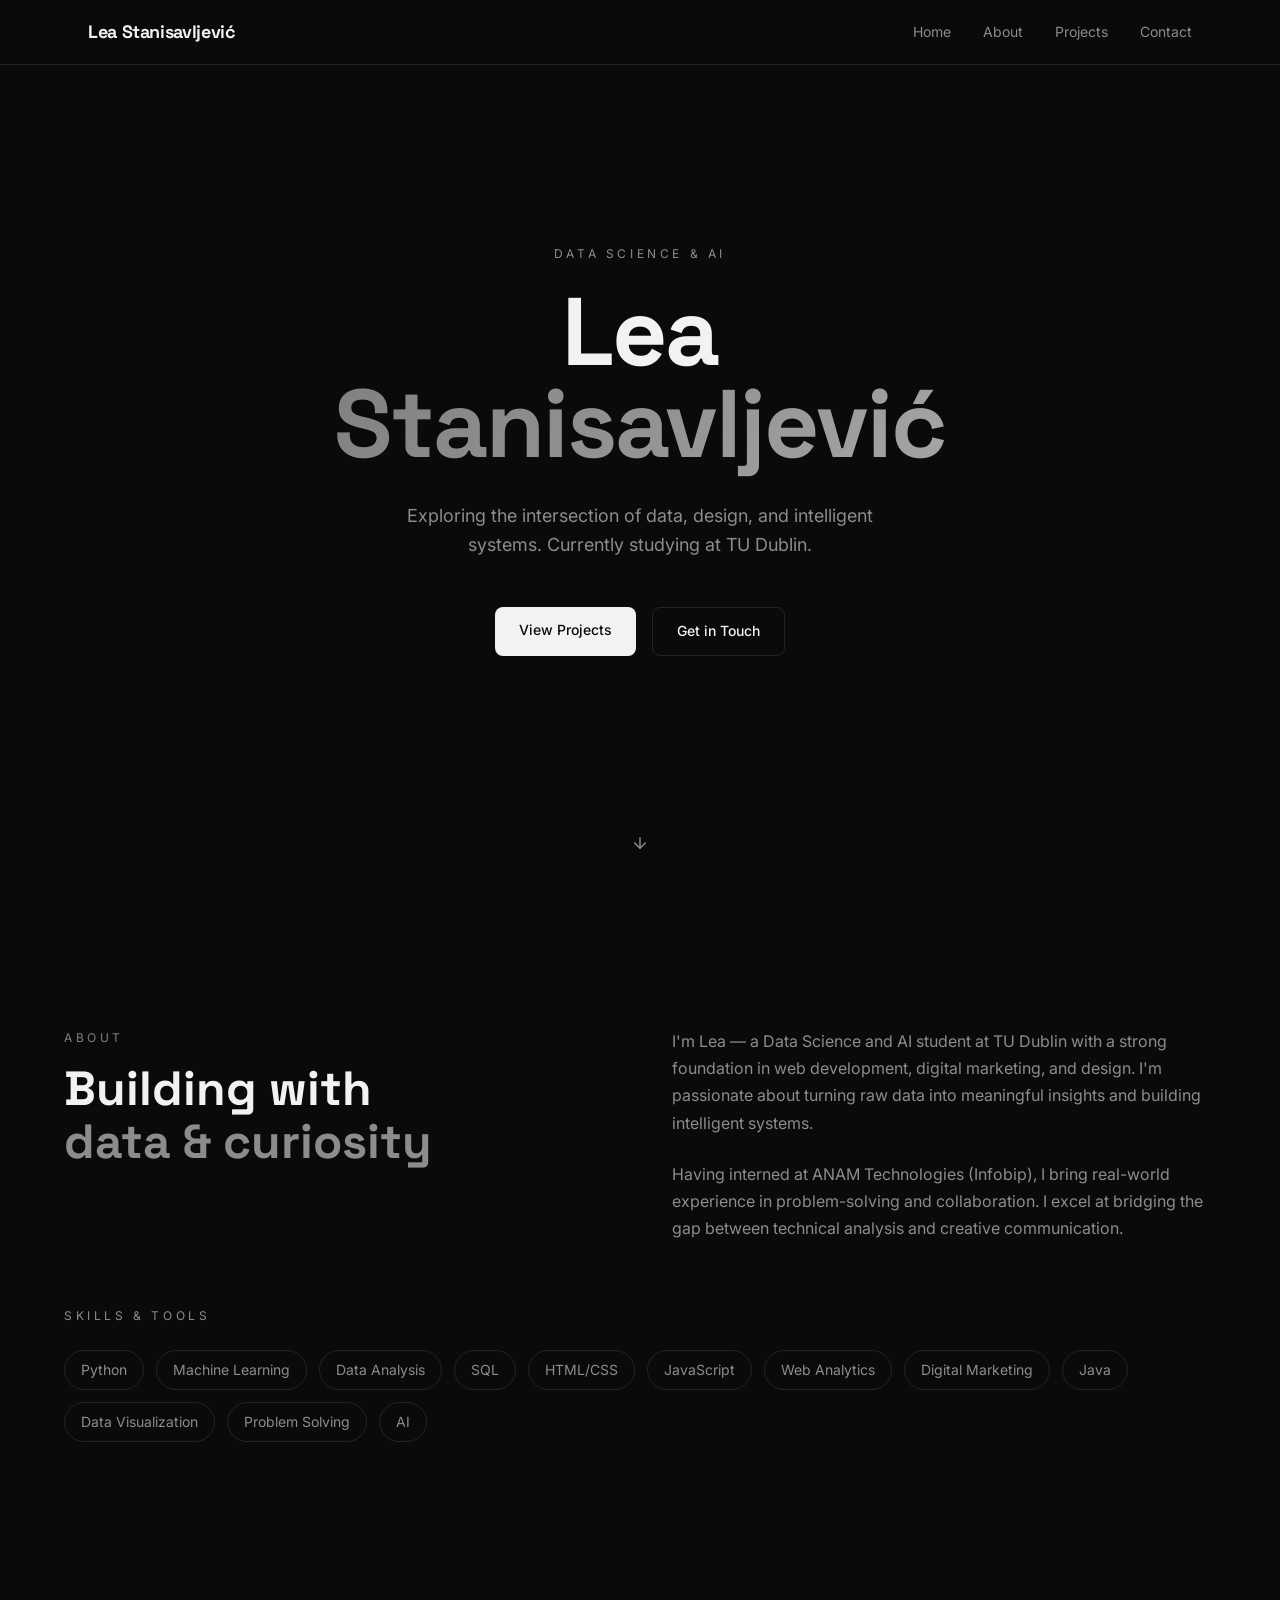
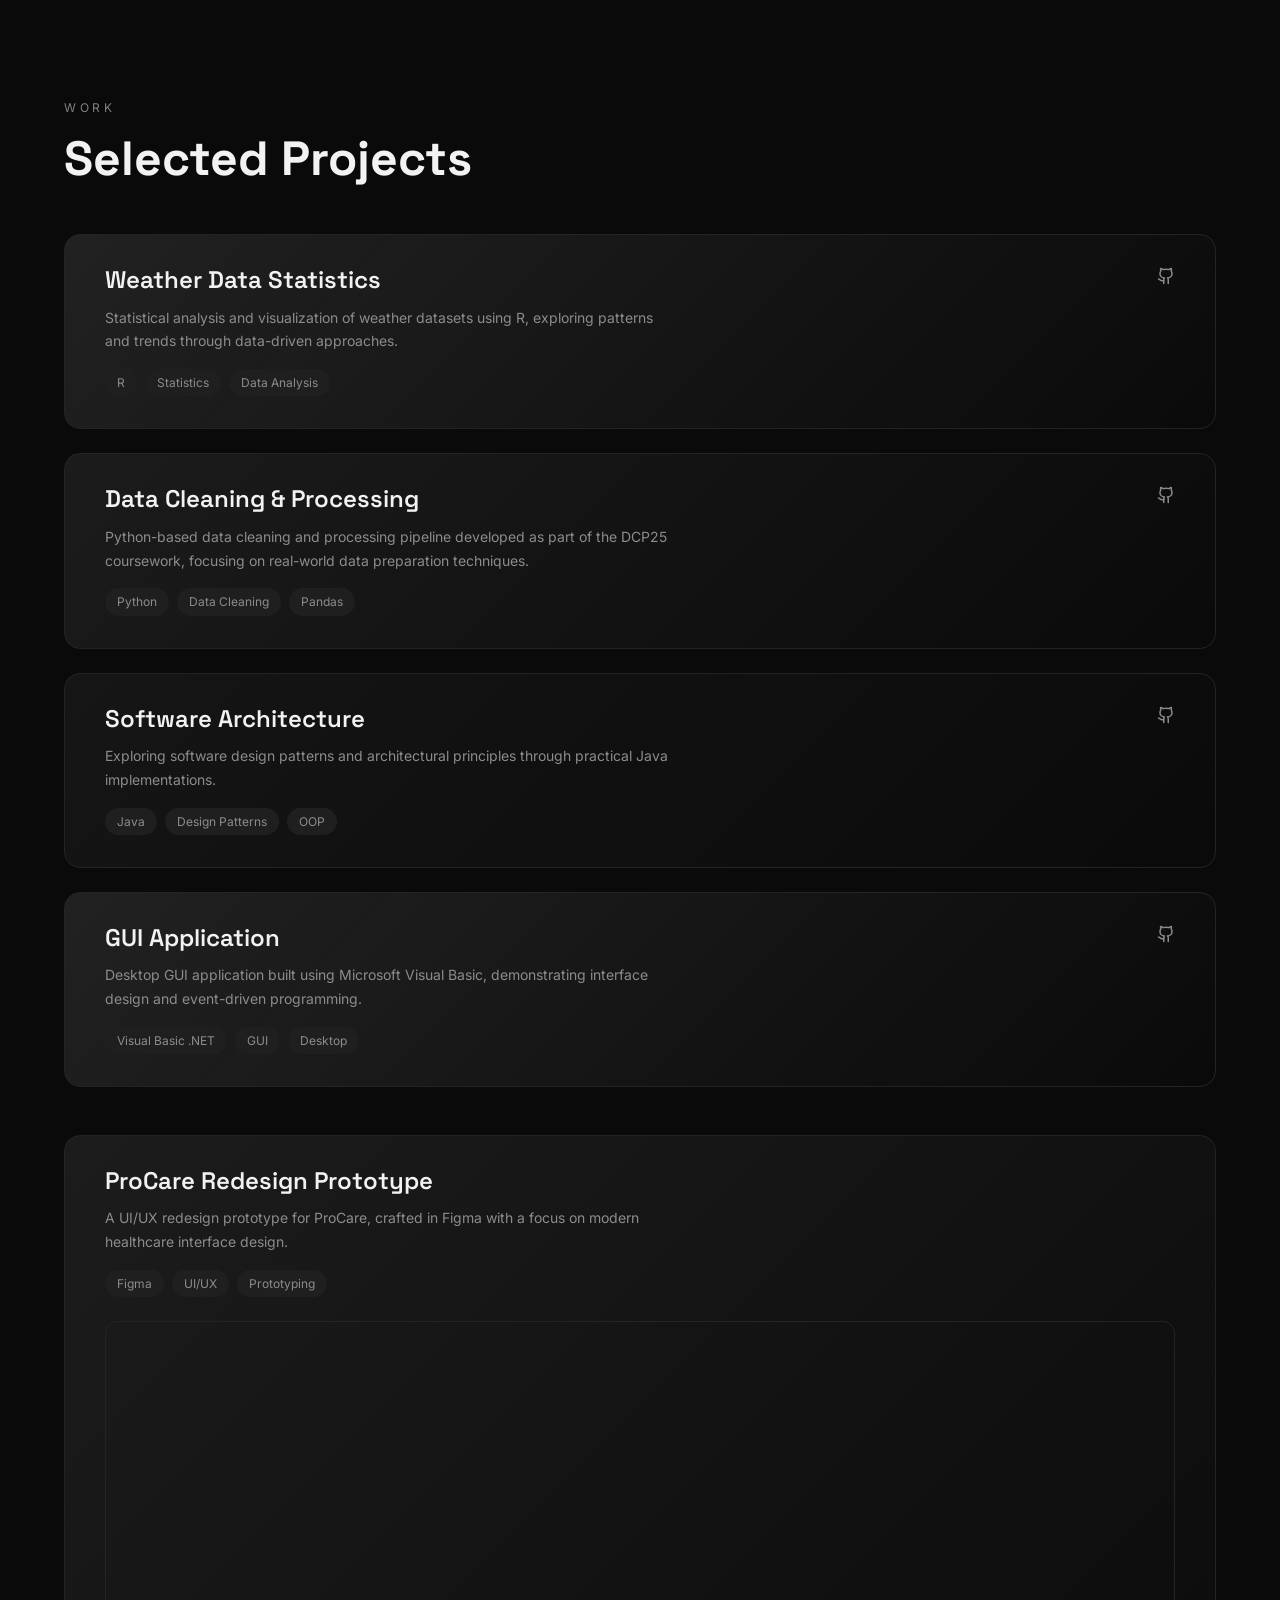
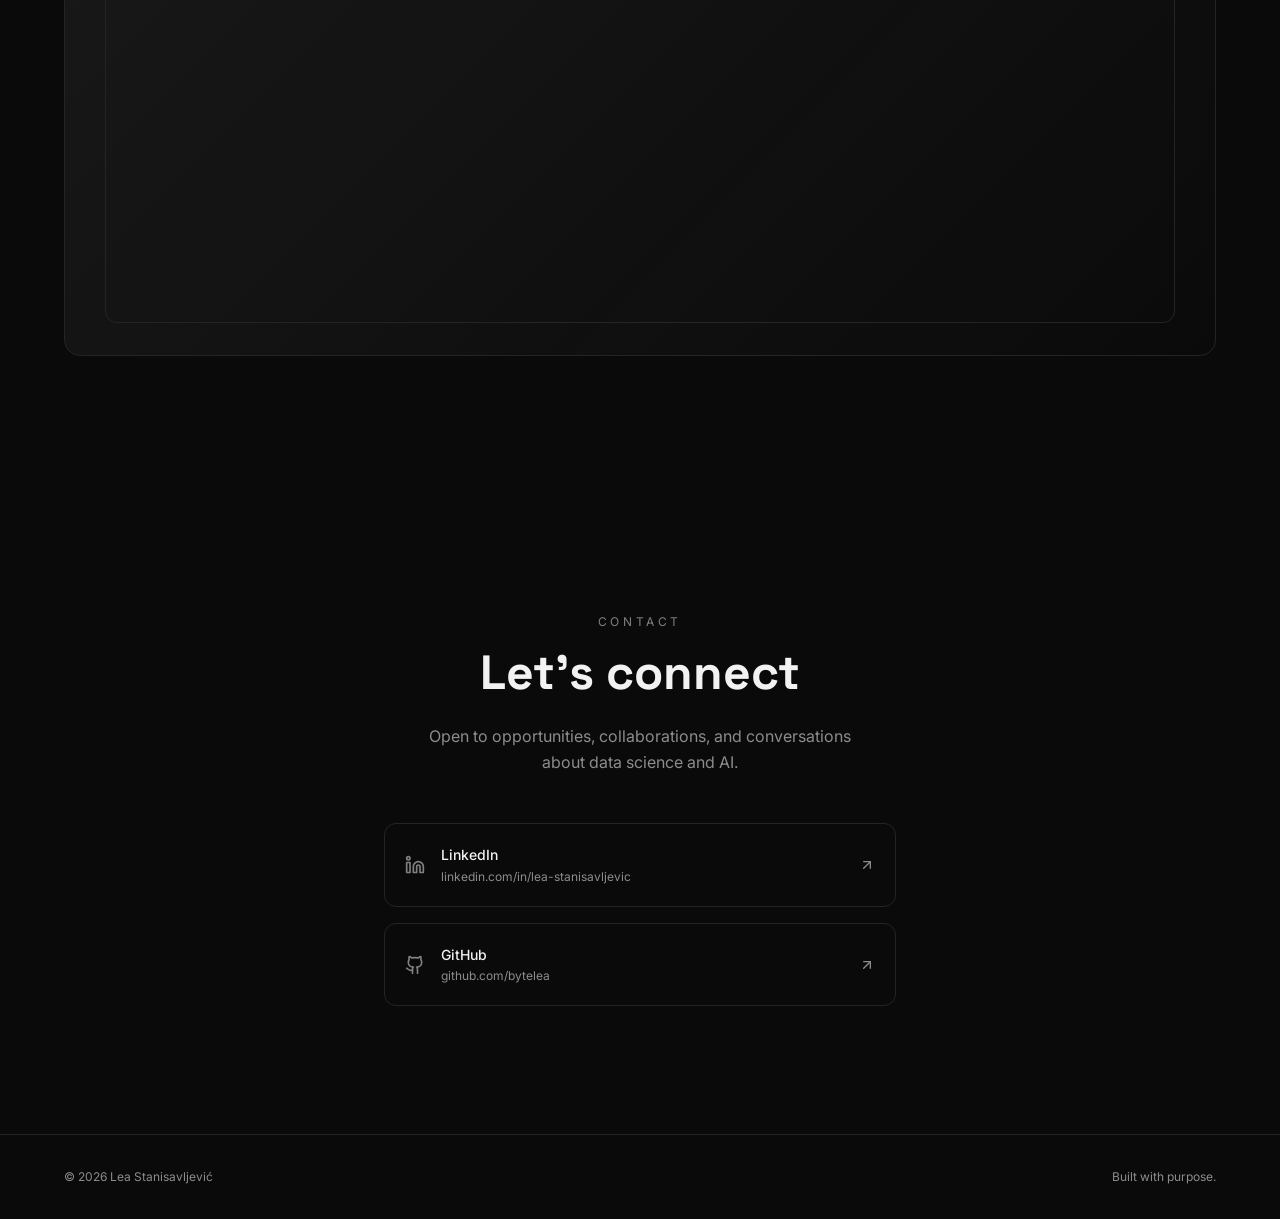
==== docs/index.html @ d72b6333 "Make site deployable as static Co-authored-by: bytelea <214821433+bytelea@users.noreply.github.com>" ====
<!DOCTYPE html>
<html lang="en">
<head>
  <meta charset="UTF-8" />
  <meta name="viewport" content="width=device-width, initial-scale=1.0" />
  <title>Lea Stanisavljević — Data Science & AI</title>
  <meta name="description" content="Portfolio of Lea Stanisavljević — Data Science and AI student at TU Dublin." />
  <meta name="author" content="Lea Stanisavljević" />
  <meta property="og:title" content="Lea Stanisavljević — Data Science & AI" />
  <meta property="og:description" content="Portfolio of Lea Stanisavljević — Data Science and AI student at TU Dublin." />
  <meta property="og:type" content="website" />
  <link rel="stylesheet" href="style.css" />
  <link rel="preconnect" href="https://fonts.googleapis.com" />
  <link rel="preconnect" href="https://fonts.gstatic.com" crossorigin />
  <link href="https://fonts.googleapis.com/css2?family=Inter:wght@300;400;500;600;700&family=Space+Grotesk:wght@400;500;600;700&display=swap" rel="stylesheet" />
  <link rel="icon" href="favicon.ico" />
  <link rel="canonical" href="https://leastan.com/" />
</head>
<body>
  <!-- Navbar -->
  <nav class="navbar" id="navbar">
    <div class="nav-container">
      <a href="#home" class="nav-logo">Lea Stanisavljević</a>
      <ul class="nav-links" id="nav-links">
        <li><a href="#home" onclick="closeMenu()">Home</a></li>
        <li><a href="#about" onclick="closeMenu()">About</a></li>
        <li><a href="#projects" onclick="closeMenu()">Projects</a></li>
        <li><a href="#contact" onclick="closeMenu()">Contact</a></li>
      </ul>
      <button class="nav-toggle" id="nav-toggle" aria-label="Toggle menu">
        <svg id="menu-icon" xmlns="http://www.w3.org/2000/svg" width="20" height="20" viewBox="0 0 24 24" fill="none" stroke="currentColor" stroke-width="2" stroke-linecap="round" stroke-linejoin="round"><line x1="4" x2="20" y1="12" y2="12"/><line x1="4" x2="20" y1="6" y2="6"/><line x1="4" x2="20" y1="18" y2="18"/></svg>
        <svg id="close-icon" class="hidden" xmlns="http://www.w3.org/2000/svg" width="20" height="20" viewBox="0 0 24 24" fill="none" stroke="currentColor" stroke-width="2" stroke-linecap="round" stroke-linejoin="round"><path d="M18 6 6 18"/><path d="m6 6 12 12"/></svg>
      </button>
    </div>
  </nav>

  <!-- Hero -->
  <section id="home" class="hero">
    <div class="hero-content fade-in">
      <p class="hero-label">Data Science & AI</p>
      <h1 class="hero-title">Lea<br><span class="text-gradient">Stanisavljević</span></h1>
      <p class="hero-subtitle">Exploring the intersection of data, design, and intelligent systems. Currently studying at TU Dublin.</p>
      <div class="hero-buttons">
        <a href="#projects" class="btn-primary">View Projects</a>
        <a href="#contact" class="btn-outline">Get in Touch</a>
      </div>
    </div>
    <a href="#about" class="scroll-indicator">
      <svg xmlns="http://www.w3.org/2000/svg" width="18" height="18" viewBox="0 0 24 24" fill="none" stroke="currentColor" stroke-width="2" stroke-linecap="round" stroke-linejoin="round"><path d="M12 5v14"/><path d="m19 12-7 7-7-7"/></svg>
    </a>
  </section>

  <!-- About -->
  <section id="about" class="section">
    <div class="container">
      <div class="about-grid fade-in-up">
        <div>
          <p class="section-label">About</p>
          <h2 class="section-title">Building with<br><span class="text-muted">data & curiosity</span></h2>
        </div>
        <div class="about-text">
          <p>I'm Lea — a Data Science and AI student at TU Dublin with a strong foundation in web development, digital marketing, and design. I'm passionate about turning raw data into meaningful insights and building intelligent systems.</p>
          <p>Having interned at ANAM Technologies (Infobip), I bring real-world experience in problem-solving and collaboration. I excel at bridging the gap between technical analysis and creative communication.</p>
        </div>
      </div>
      <div class="skills-section fade-in-up">
        <p class="skills-label">Skills & Tools</p>
        <div class="skills-grid">
          <span class="skill-tag">Python</span>
          <span class="skill-tag">Machine Learning</span>
          <span class="skill-tag">Data Analysis</span>
          <span class="skill-tag">SQL</span>
          <span class="skill-tag">HTML/CSS</span>
          <span class="skill-tag">JavaScript</span>
          <span class="skill-tag">Web Analytics</span>
          <span class="skill-tag">Digital Marketing</span>
          <span class="skill-tag">Java</span>
          <span class="skill-tag">Data Visualization</span>
          <span class="skill-tag">Problem Solving</span>
          <span class="skill-tag">AI</span>
        </div>
      </div>
    </div>
  </section>

  <!-- Projects -->
  <section id="projects" class="section">
    <div class="container">
      <div class="fade-in-up">
        <p class="section-label">Work</p>
        <h2 class="section-title" style="margin-bottom: 3rem;">Selected Projects</h2>
      </div>

      <div class="projects-list">
        <div class="project-card fade-in-up" style="--gradient-opacity: 0.2">
          <div class="project-inner">
            <div class="project-info">
              <h3 class="project-title">Weather Data Statistics</h3>
              <p class="project-desc">Statistical analysis and visualization of weather datasets using R, exploring patterns and trends through data-driven approaches.</p>
              <div class="project-tags">
                <span class="tag">R</span>
                <span class="tag">Statistics</span>
                <span class="tag">Data Analysis</span>
              </div>
            </div>
            <a href="https://github.com/bytelea/weather-data-statistics" target="_blank" rel="noopener noreferrer" class="project-link" aria-label="GitHub">
              <svg xmlns="http://www.w3.org/2000/svg" width="18" height="18" viewBox="0 0 24 24" fill="none" stroke="currentColor" stroke-width="2" stroke-linecap="round" stroke-linejoin="round"><path d="M15 22v-4a4.8 4.8 0 0 0-1-3.5c3 0 6-2 6-5.5.08-1.25-.27-2.48-1-3.5.28-1.15.28-2.35 0-3.5 0 0-1 0-3 1.5-2.64-.5-5.36-.5-8 0C6 2 5 2 5 2c-.3 1.15-.3 2.35 0 3.5A5.403 5.403 0 0 0 4 9c0 3.5 3 5.5 6 5.5-.39.49-.68 1.05-.85 1.65-.17.6-.22 1.23-.15 1.85v4"/><path d="M9 18c-4.51 2-5-2-7-2"/></svg>
            </a>
          </div>
        </div>

        <div class="project-card fade-in-up" style="--gradient-opacity: 0.15">
          <div class="project-inner">
            <div class="project-info">
              <h3 class="project-title">Data Cleaning & Processing</h3>
              <p class="project-desc">Python-based data cleaning and processing pipeline developed as part of the DCP25 coursework, focusing on real-world data preparation techniques.</p>
              <div class="project-tags">
                <span class="tag">Python</span>
                <span class="tag">Data Cleaning</span>
                <span class="tag">Pandas</span>
              </div>
            </div>
            <a href="https://github.com/bytelea/dcp25-assignment" target="_blank" rel="noopener noreferrer" class="project-link" aria-label="GitHub">
              <svg xmlns="http://www.w3.org/2000/svg" width="18" height="18" viewBox="0 0 24 24" fill="none" stroke="currentColor" stroke-width="2" stroke-linecap="round" stroke-linejoin="round"><path d="M15 22v-4a4.8 4.8 0 0 0-1-3.5c3 0 6-2 6-5.5.08-1.25-.27-2.48-1-3.5.28-1.15.28-2.35 0-3.5 0 0-1 0-3 1.5-2.64-.5-5.36-.5-8 0C6 2 5 2 5 2c-.3 1.15-.3 2.35 0 3.5A5.403 5.403 0 0 0 4 9c0 3.5 3 5.5 6 5.5-.39.49-.68 1.05-.85 1.65-.17.6-.22 1.23-.15 1.85v4"/><path d="M9 18c-4.51 2-5-2-7-2"/></svg>
            </a>
          </div>
        </div>

        <div class="project-card fade-in-up" style="--gradient-opacity: 0.1">
          <div class="project-inner">
            <div class="project-info">
              <h3 class="project-title">Software Architecture</h3>
              <p class="project-desc">Exploring software design patterns and architectural principles through practical Java implementations.</p>
              <div class="project-tags">
                <span class="tag">Java</span>
                <span class="tag">Design Patterns</span>
                <span class="tag">OOP</span>
              </div>
            </div>
            <a href="https://github.com/bytelea/software-architecture" target="_blank" rel="noopener noreferrer" class="project-link" aria-label="GitHub">
              <svg xmlns="http://www.w3.org/2000/svg" width="18" height="18" viewBox="0 0 24 24" fill="none" stroke="currentColor" stroke-width="2" stroke-linecap="round" stroke-linejoin="round"><path d="M15 22v-4a4.8 4.8 0 0 0-1-3.5c3 0 6-2 6-5.5.08-1.25-.27-2.48-1-3.5.28-1.15.28-2.35 0-3.5 0 0-1 0-3 1.5-2.64-.5-5.36-.5-8 0C6 2 5 2 5 2c-.3 1.15-.3 2.35 0 3.5A5.403 5.403 0 0 0 4 9c0 3.5 3 5.5 6 5.5-.39.49-.68 1.05-.85 1.65-.17.6-.22 1.23-.15 1.85v4"/><path d="M9 18c-4.51 2-5-2-7-2"/></svg>
            </a>
          </div>
        </div>

        <div class="project-card fade-in-up" style="--gradient-opacity: 0.2">
          <div class="project-inner">
            <div class="project-info">
              <h3 class="project-title">GUI Application</h3>
              <p class="project-desc">Desktop GUI application built using Microsoft Visual Basic, demonstrating interface design and event-driven programming.</p>
              <div class="project-tags">
                <span class="tag">Visual Basic .NET</span>
                <span class="tag">GUI</span>
                <span class="tag">Desktop</span>
              </div>
            </div>
            <a href="https://github.com/bytelea/gui" target="_blank" rel="noopener noreferrer" class="project-link" aria-label="GitHub">
              <svg xmlns="http://www.w3.org/2000/svg" width="18" height="18" viewBox="0 0 24 24" fill="none" stroke="currentColor" stroke-width="2" stroke-linecap="round" stroke-linejoin="round"><path d="M15 22v-4a4.8 4.8 0 0 0-1-3.5c3 0 6-2 6-5.5.08-1.25-.27-2.48-1-3.5.28-1.15.28-2.35 0-3.5 0 0-1 0-3 1.5-2.64-.5-5.36-.5-8 0C6 2 5 2 5 2c-.3 1.15-.3 2.35 0 3.5A5.403 5.403 0 0 0 4 9c0 3.5 3 5.5 6 5.5-.39.49-.68 1.05-.85 1.65-.17.6-.22 1.23-.15 1.85v4"/><path d="M9 18c-4.51 2-5-2-7-2"/></svg>
            </a>
          </div>
        </div>
      </div>

      <!-- ProCare Figma -->
      <div class="project-card fade-in-up" style="--gradient-opacity: 0.15; margin-top: 3rem;">
        <div class="project-info">
          <h3 class="project-title">ProCare Redesign Prototype</h3>
          <p class="project-desc">A UI/UX redesign prototype for ProCare, crafted in Figma with a focus on modern healthcare interface design.</p>
          <div class="project-tags" style="margin-bottom: 1.5rem;">
            <span class="tag">Figma</span>
            <span class="tag">UI/UX</span>
            <span class="tag">Prototyping</span>
          </div>
          <div class="figma-embed">
            <iframe src="https://embed.figma.com/design/To9refeNYbyaLhnTiooWJH/ProCare-Redesign-Prototype?node-id=0-1&embed-host=share" allowfullscreen loading="lazy"></iframe>
          </div>
        </div>
      </div>
    </div>
  </section>

  <!-- Contact -->
  <section id="contact" class="section">
    <div class="container">
      <div class="contact-header fade-in-up">
        <p class="section-label">Contact</p>
        <h2 class="section-title">Let's connect</h2>
        <p class="contact-subtitle">Open to opportunities, collaborations, and conversations about data science and AI.</p>
      </div>

      <div class="contact-links fade-in-up">
        <a href="https://www.linkedin.com/in/lea-stanisavljevic/" target="_blank" rel="noopener noreferrer" class="contact-card">
          <div class="contact-card-left">
            <svg xmlns="http://www.w3.org/2000/svg" width="20" height="20" viewBox="0 0 24 24" fill="none" stroke="currentColor" stroke-width="2" stroke-linecap="round" stroke-linejoin="round"><path d="M16 8a6 6 0 0 1 6 6v7h-4v-7a2 2 0 0 0-2-2 2 2 0 0 0-2 2v7h-4v-7a6 6 0 0 1 6-6z"/><rect width="4" height="12" x="2" y="9"/><circle cx="4" cy="4" r="2"/></svg>
            <div>
              <p class="contact-label">LinkedIn</p>
              <p class="contact-value">linkedin.com/in/lea-stanisavljevic</p>
            </div>
          </div>
          <svg xmlns="http://www.w3.org/2000/svg" width="16" height="16" viewBox="0 0 24 24" fill="none" stroke="currentColor" stroke-width="2" stroke-linecap="round" stroke-linejoin="round" class="arrow-icon"><path d="M7 7h10v10"/><path d="M7 17 17 7"/></svg>
        </a>
        <a href="https://github.com/bytelea" target="_blank" rel="noopener noreferrer" class="contact-card">
          <div class="contact-card-left">
            <svg xmlns="http://www.w3.org/2000/svg" width="20" height="20" viewBox="0 0 24 24" fill="none" stroke="currentColor" stroke-width="2" stroke-linecap="round" stroke-linejoin="round"><path d="M15 22v-4a4.8 4.8 0 0 0-1-3.5c3 0 6-2 6-5.5.08-1.25-.27-2.48-1-3.5.28-1.15.28-2.35 0-3.5 0 0-1 0-3 1.5-2.64-.5-5.36-.5-8 0C6 2 5 2 5 2c-.3 1.15-.3 2.35 0 3.5A5.403 5.403 0 0 0 4 9c0 3.5 3 5.5 6 5.5-.39.49-.68 1.05-.85 1.65-.17.6-.22 1.23-.15 1.85v4"/><path d="M9 18c-4.51 2-5-2-7-2"/></svg>
            <div>
              <p class="contact-label">GitHub</p>
              <p class="contact-value">github.com/bytelea</p>
            </div>
          </div>
          <svg xmlns="http://www.w3.org/2000/svg" width="16" height="16" viewBox="0 0 24 24" fill="none" stroke="currentColor" stroke-width="2" stroke-linecap="round" stroke-linejoin="round" class="arrow-icon"><path d="M7 7h10v10"/><path d="M7 17 17 7"/></svg>
        </a>
      </div>
    </div>
  </section>

  <!-- Footer -->
  <footer class="footer">
    <div class="footer-container">
      <p>© 2026 Lea Stanisavljević</p>
      <p>Built with purpose.</p>
    </div>
  </footer>

  <script>
    // Mobile menu toggle
    const toggle = document.getElementById('nav-toggle');
    const navLinks = document.getElementById('nav-links');
    const menuIcon = document.getElementById('menu-icon');
    const closeIcon = document.getElementById('close-icon');

    toggle.addEventListener('click', () => {
      navLinks.classList.toggle('open');
      menuIcon.classList.toggle('hidden');
      closeIcon.classList.toggle('hidden');
    });

    function closeMenu() {
      navLinks.classList.remove('open');
      menuIcon.classList.remove('hidden');
      closeIcon.classList.add('hidden');
    }

    // Scroll animations
    const observer = new IntersectionObserver((entries) => {
      entries.forEach(entry => {
        if (entry.isIntersecting) {
          entry.target.classList.add('visible');
        }
      });
    }, { threshold: 0.1, rootMargin: '-50px' });

    document.querySelectorAll('.fade-in, .fade-in-up').forEach(el => observer.observe(el));
  </script>
</body>
</html>
---- docs/style.css ----
/* ===== Reset & Base ===== */
*, *::before, *::after {
  margin: 0;
  padding: 0;
  box-sizing: border-box;
}

:root {
  --bg: hsl(0, 0%, 4%);
  --fg: hsl(0, 0%, 95%);
  --muted: hsl(0, 0%, 55%);
  --border: hsl(0, 0%, 14%);
  --secondary: hsl(0, 0%, 12%);
  --primary: hsl(0, 0%, 50%);
  --radius: 0.75rem;
}

html {
  scroll-behavior: smooth;
}

body {
  font-family: 'Inter', sans-serif;
  background: var(--bg);
  color: var(--fg);
  -webkit-font-smoothing: antialiased;
  -moz-osx-font-smoothing: grayscale;
  line-height: 1.6;
}

h1, h2, h3, h4, h5, h6 {
  font-family: 'Space Grotesk', sans-serif;
  line-height: 1.1;
}

a {
  color: inherit;
  text-decoration: none;
}

::selection {
  background: hsl(0 0% 50% / 0.3);
  color: var(--fg);
}

::-webkit-scrollbar { width: 6px; }
::-webkit-scrollbar-track { background: var(--bg); }
::-webkit-scrollbar-thumb { background: hsl(0, 0%, 20%); border-radius: 3px; }

/* ===== Animations ===== */
.fade-in, .fade-in-up {
  opacity: 0;
  transition: opacity 0.6s ease, transform 0.6s ease;
}
.fade-in-up {
  transform: translateY(30px);
}
.fade-in.visible, .fade-in-up.visible {
  opacity: 1;
  transform: translateY(0);
}

@keyframes bounce {
  0%, 100% { transform: translateY(0); }
  50% { transform: translateY(6px); }
}

.hidden { display: none !important; }

/* ===== Navbar ===== */
.navbar {
  position: fixed;
  top: 0;
  left: 0;
  right: 0;
  z-index: 50;
  background: hsl(0 0% 4% / 0.8);
  backdrop-filter: blur(16px);
  -webkit-backdrop-filter: blur(16px);
  border-bottom: 1px solid var(--border);
}

.nav-container {
  max-width: 72rem;
  margin: 0 auto;
  padding: 0 1.5rem;
  height: 4rem;
  display: flex;
  align-items: center;
  justify-content: space-between;
}

.nav-logo {
  font-family: 'Space Grotesk', sans-serif;
  font-size: 1.125rem;
  font-weight: 700;
  letter-spacing: -0.02em;
}

.nav-links {
  display: flex;
  align-items: center;
  gap: 2rem;
  list-style: none;
}

.nav-links a {
  font-size: 0.875rem;
  color: var(--muted);
  transition: color 0.2s;
}

.nav-links a:hover {
  color: var(--fg);
}

.nav-toggle {
  display: none;
  background: none;
  border: none;
  color: var(--fg);
  cursor: pointer;
  padding: 0.25rem;
}

@media (max-width: 768px) {
  .nav-links {
    display: none;
    flex-direction: column;
    position: absolute;
    top: 4rem;
    left: 0;
    right: 0;
    background: var(--bg);
    border-bottom: 1px solid var(--border);
    padding: 1rem 1.5rem;
    gap: 0.75rem;
  }
  .nav-links.open {
    display: flex;
  }
  .nav-toggle {
    display: block;
  }
}

/* ===== Hero ===== */
.hero {
  min-height: 100vh;
  display: flex;
  align-items: center;
  justify-content: center;
  position: relative;
  padding: 1.5rem;
}

.hero-content {
  max-width: 56rem;
  text-align: center;
}

.hero-label {
  font-size: 0.75rem;
  text-transform: uppercase;
  letter-spacing: 0.3em;
  color: var(--muted);
  margin-bottom: 1.5rem;
}

.hero-title {
  font-size: clamp(3rem, 8vw, 6rem);
  font-weight: 700;
  letter-spacing: -0.02em;
  line-height: 0.95;
  margin-bottom: 2rem;
}

.text-gradient {
  background: linear-gradient(135deg, hsl(0 0% 50%), hsl(0 0% 65%));
  -webkit-background-clip: text;
  -webkit-text-fill-color: transparent;
  background-clip: text;
}

.text-muted {
  color: var(--muted);
}

.hero-subtitle {
  color: var(--muted);
  font-size: 1.125rem;
  max-width: 32rem;
  margin: 0 auto 3rem;
}

.hero-buttons {
  display: flex;
  justify-content: center;
  gap: 1rem;
  flex-wrap: wrap;
}

.btn-primary {
  padding: 0.75rem 1.5rem;
  background: var(--fg);
  color: var(--bg);
  font-size: 0.875rem;
  font-weight: 500;
  border-radius: 0.5rem;
  transition: opacity 0.2s;
}
.btn-primary:hover { opacity: 0.9; }

.btn-outline {
  padding: 0.75rem 1.5rem;
  border: 1px solid var(--border);
  color: var(--fg);
  font-size: 0.875rem;
  font-weight: 500;
  border-radius: 0.5rem;
  transition: background 0.2s;
}
.btn-outline:hover { background: var(--secondary); }

.scroll-indicator {
  position: absolute;
  bottom: 2.5rem;
  left: 50%;
  transform: translateX(-50%);
  color: var(--muted);
  animation: bounce 2s infinite;
}

/* ===== Sections ===== */
.section {
  padding: 8rem 1.5rem;
}

.container {
  max-width: 72rem;
  margin: 0 auto;
}

.section-label {
  font-size: 0.75rem;
  text-transform: uppercase;
  letter-spacing: 0.3em;
  color: var(--primary);
  margin-bottom: 1rem;
}

.section-title {
  font-size: clamp(2rem, 5vw, 3rem);
  font-weight: 700;
  margin-bottom: 1.5rem;
}

/* ===== About ===== */
.about-grid {
  display: grid;
  grid-template-columns: 1fr 1fr;
  gap: 4rem;
}

@media (max-width: 768px) {
  .about-grid { grid-template-columns: 1fr; gap: 2rem; }
}

.about-text {
  display: flex;
  flex-direction: column;
  gap: 1.5rem;
}

.about-text p {
  color: var(--muted);
  line-height: 1.7;
}

.skills-section {
  margin-top: 4rem;
}

.skills-label {
  font-size: 0.75rem;
  text-transform: uppercase;
  letter-spacing: 0.3em;
  color: var(--muted);
  margin-bottom: 1.5rem;
}

.skills-grid {
  display: flex;
  flex-wrap: wrap;
  gap: 0.75rem;
}

.skill-tag {
  padding: 0.5rem 1rem;
  font-size: 0.875rem;
  border: 1px solid var(--border);
  border-radius: 9999px;
  color: var(--muted);
  transition: color 0.2s, border-color 0.2s;
}
.skill-tag:hover {
  color: var(--fg);
  border-color: hsl(0 0% 50% / 0.5);
}

/* ===== Projects ===== */
.projects-list {
  display: flex;
  flex-direction: column;
  gap: 1.5rem;
}

.project-card {
  border: 1px solid var(--border);
  border-radius: 1rem;
  padding: 2rem 2.5rem;
  background: linear-gradient(135deg, hsl(0 0% 50% / var(--gradient-opacity, 0.15)), transparent);
  transition: border-color 0.3s;
}
.project-card:hover {
  border-color: hsl(0 0% 50% / 0.3);
}

.project-inner {
  display: flex;
  justify-content: space-between;
  align-items: flex-start;
  gap: 1rem;
}

.project-info { flex: 1; }

.project-title {
  font-size: clamp(1.125rem, 2vw, 1.5rem);
  font-weight: 600;
  margin-bottom: 0.75rem;
  transition: color 0.2s;
}
.project-card:hover .project-title {
  color: var(--primary);
}

.project-desc {
  color: var(--muted);
  font-size: 0.875rem;
  line-height: 1.7;
  max-width: 36rem;
  margin-bottom: 1rem;
}

.project-tags {
  display: flex;
  flex-wrap: wrap;
  gap: 0.5rem;
}

.tag {
  font-size: 0.75rem;
  padding: 0.25rem 0.75rem;
  background: var(--secondary);
  border-radius: 9999px;
  color: var(--muted);
}

.project-link {
  color: var(--muted);
  transition: color 0.2s;
  flex-shrink: 0;
}
.project-link:hover { color: var(--fg); }

.figma-embed {
  width: 100%;
  aspect-ratio: 16/9;
  border-radius: 0.75rem;
  overflow: hidden;
  border: 1px solid var(--border);
}

.figma-embed iframe {
  width: 100%;
  height: 100%;
  border: none;
}

/* ===== Contact ===== */
.contact-header {
  text-align: center;
  margin-bottom: 3rem;
}

.contact-subtitle {
  color: var(--muted);
  max-width: 28rem;
  margin: 0 auto;
}

.contact-links {
  max-width: 32rem;
  margin: 0 auto;
  display: flex;
  flex-direction: column;
  gap: 1rem;
}

.contact-card {
  display: flex;
  align-items: center;
  justify-content: space-between;
  padding: 1.25rem;
  border: 1px solid var(--border);
  border-radius: 0.75rem;
  transition: border-color 0.2s, background 0.2s;
}
.contact-card:hover {
  border-color: hsl(0 0% 50% / 0.3);
  background: hsl(0 0% 12% / 0.5);
}

.contact-card-left {
  display: flex;
  align-items: center;
  gap: 1rem;
}

.contact-card-left svg {
  color: var(--primary);
}

.contact-label {
  font-size: 0.875rem;
  font-weight: 500;
}

.contact-value {
  font-size: 0.75rem;
  color: var(--muted);
}

.arrow-icon {
  color: var(--muted);
  transition: color 0.2s;
}
.contact-card:hover .arrow-icon {
  color: var(--fg);
}

/* ===== Footer ===== */
.footer {
  padding: 2rem 1.5rem;
  border-top: 1px solid var(--border);
}

.footer-container {
  max-width: 72rem;
  margin: 0 auto;
  display: flex;
  align-items: center;
  justify-content: space-between;
  flex-wrap: wrap;
  gap: 1rem;
}

.footer p {
  font-size: 0.75rem;
  color: var(--muted);
}

@media (max-width: 640px) {
  .footer-container {
    flex-direction: column;
    text-align: center;
  }
  .project-card {
    padding: 1.5rem;
  }
}
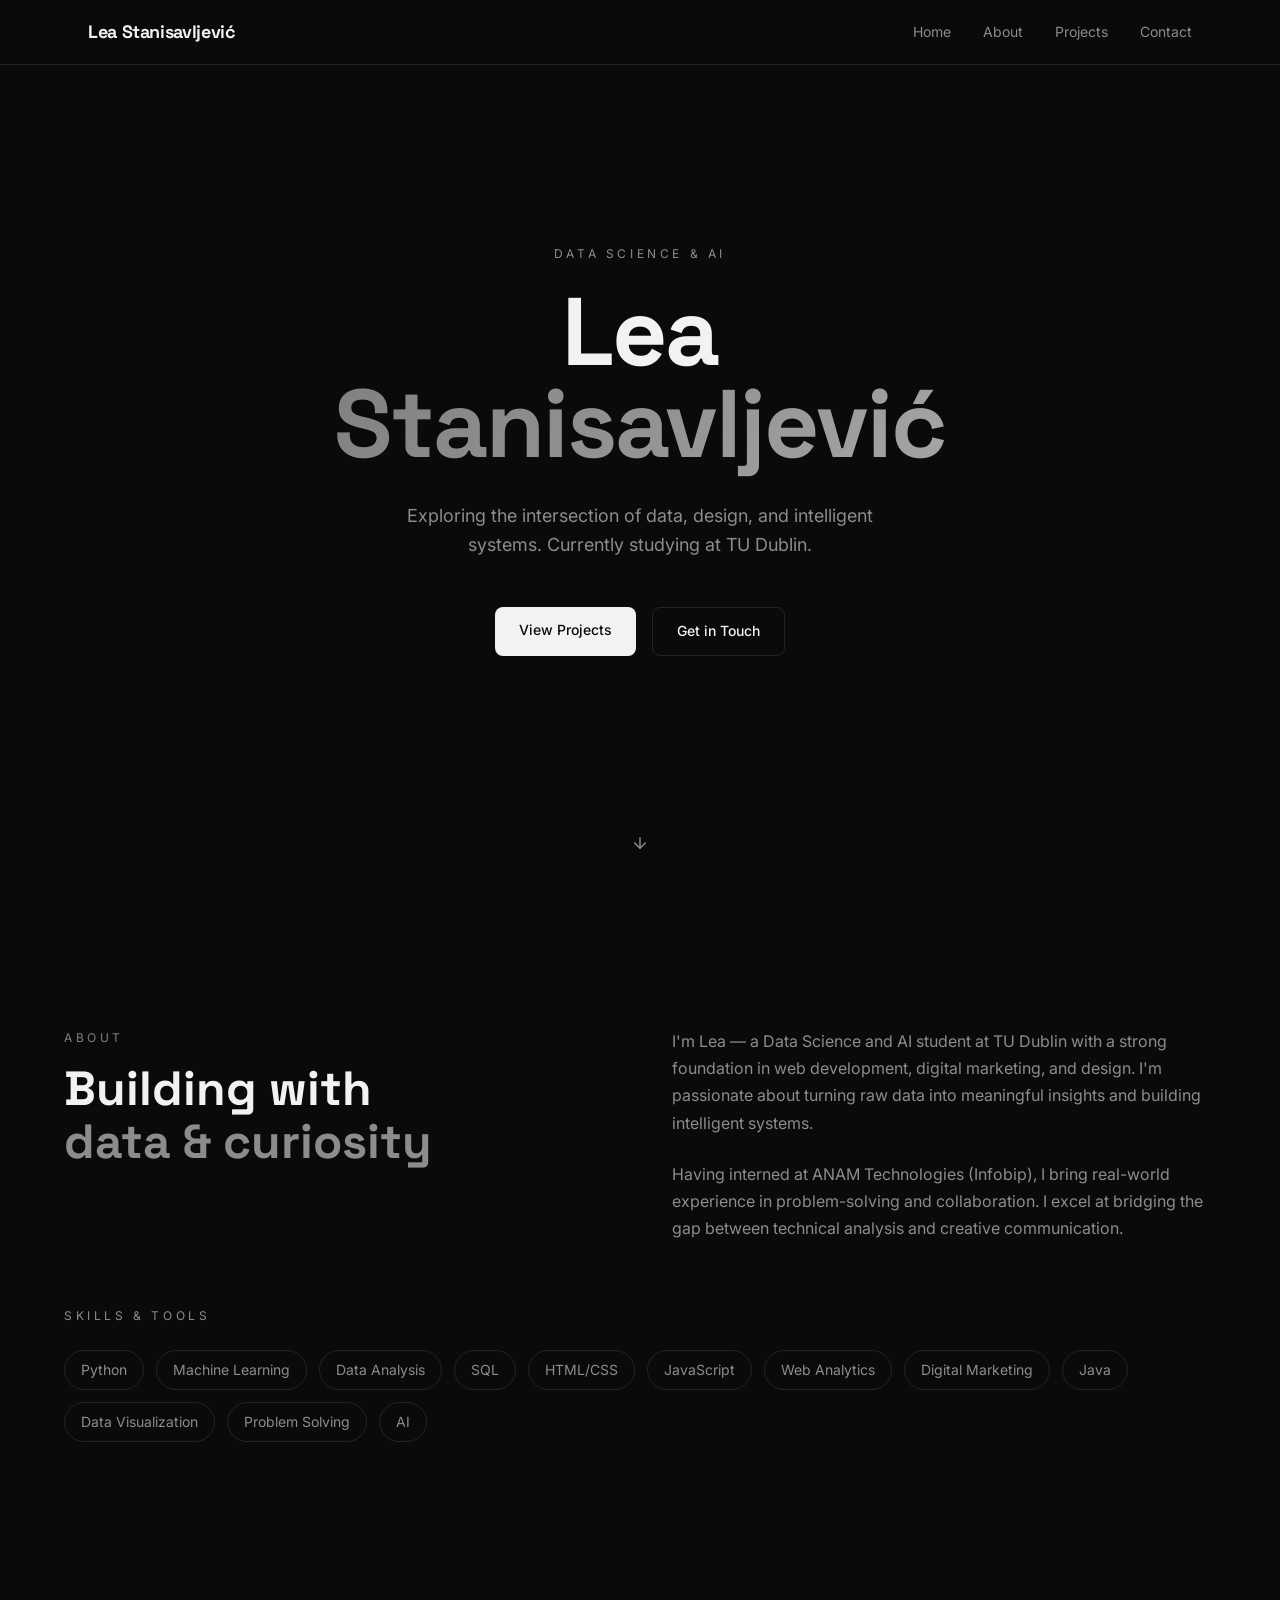
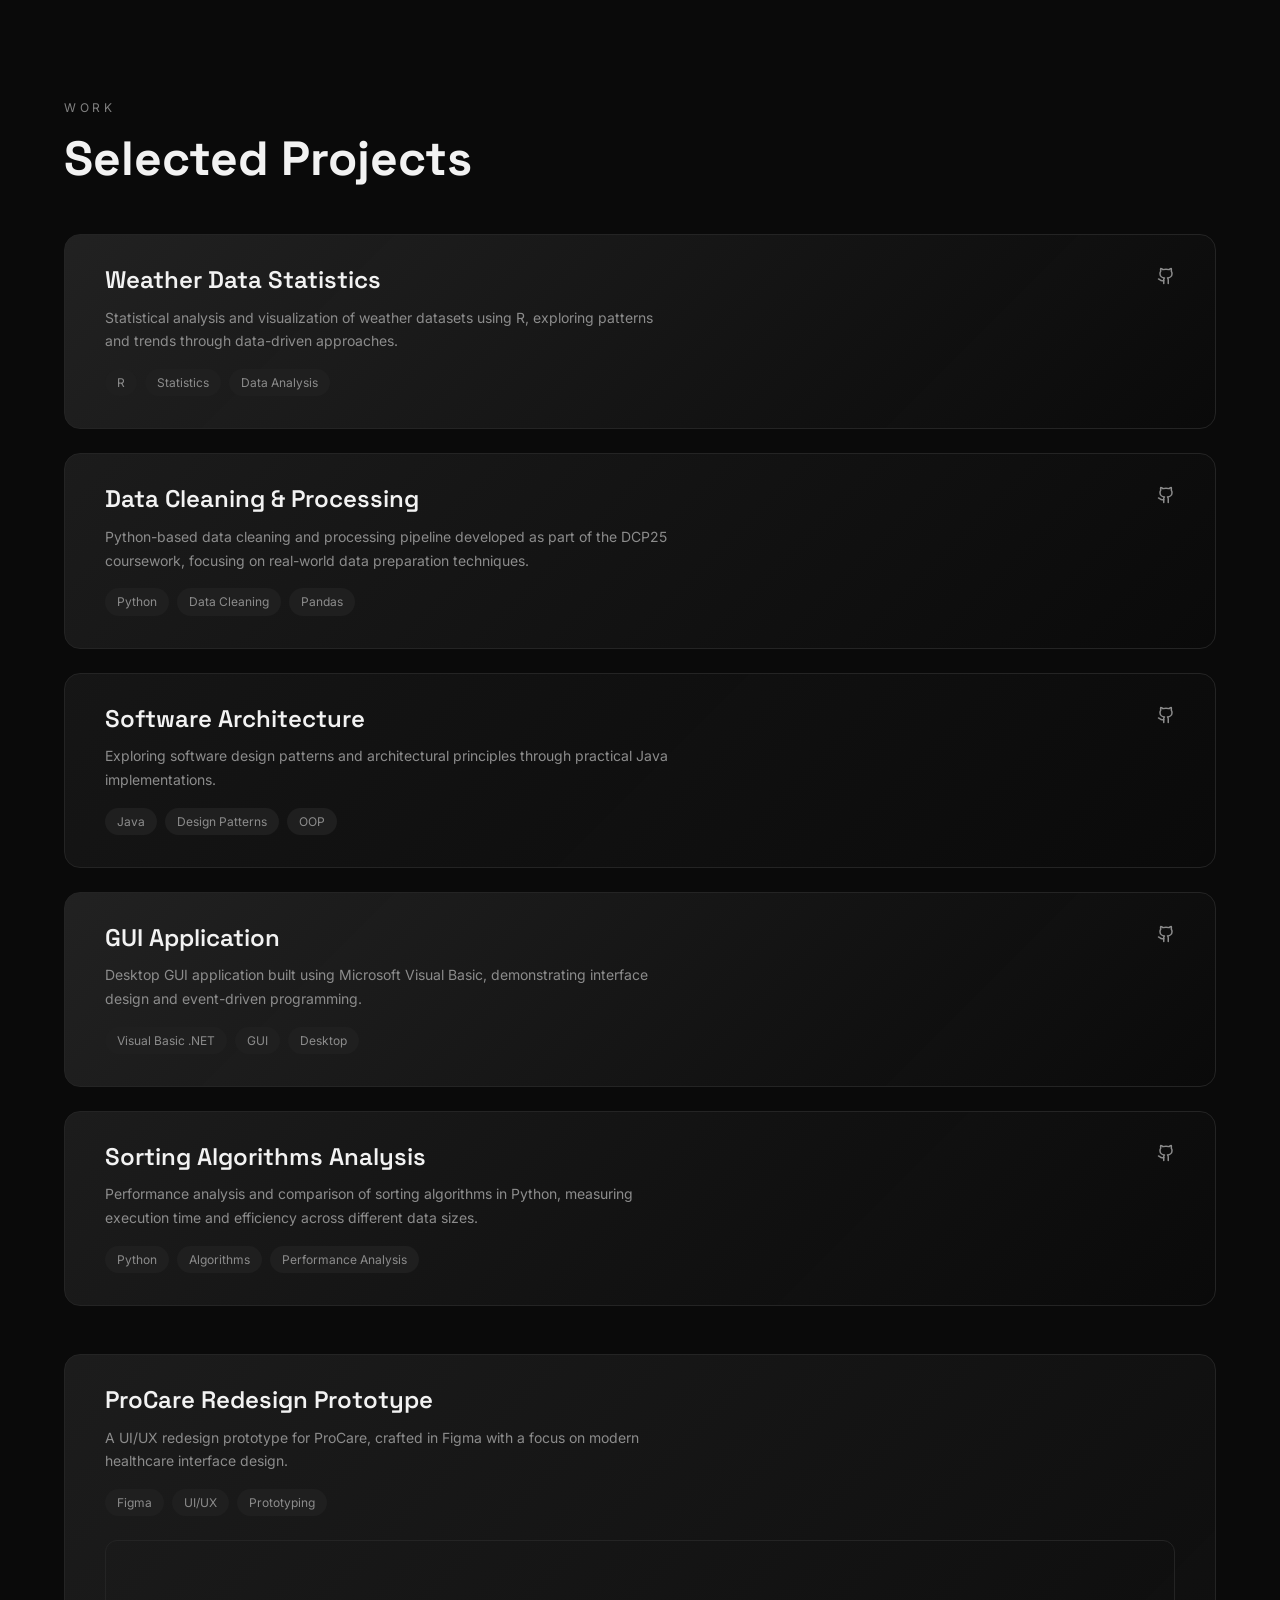
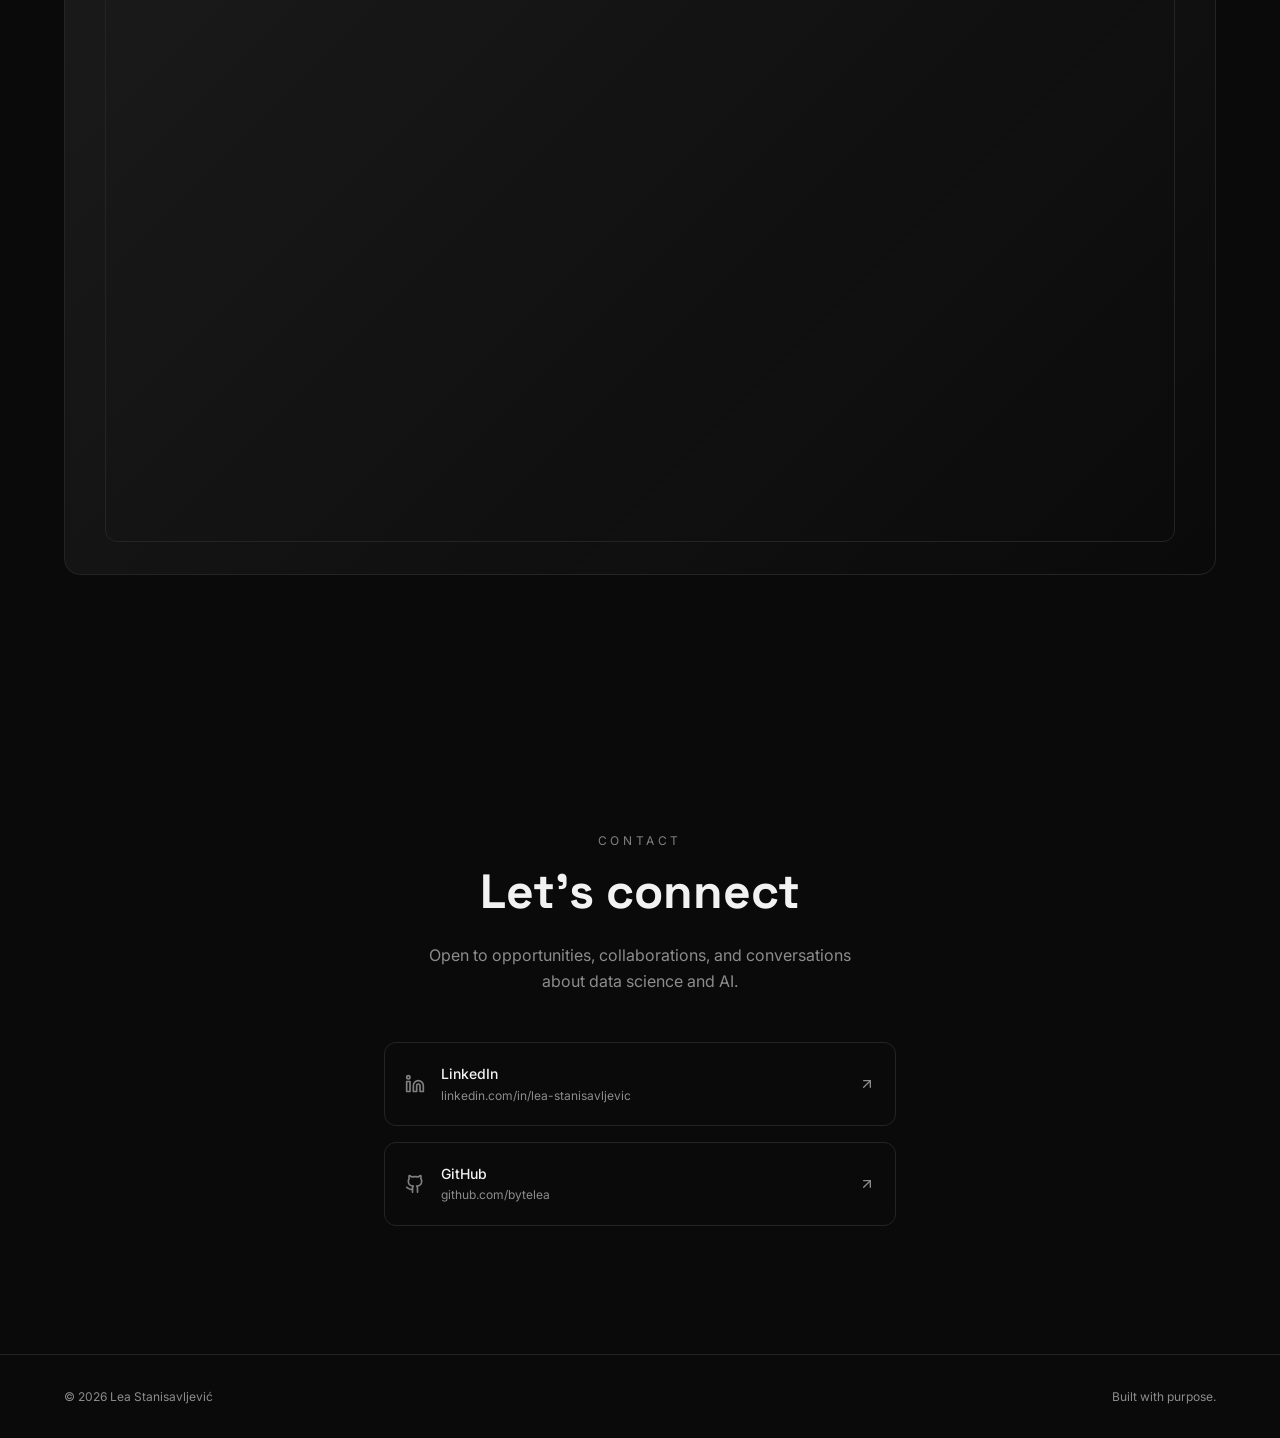
==== commit ca22e129: "Added Python project to repo Co-authored-by: bytelea <214821433+bytelea@users.noreply.github.com>" ====
--- a/docs/index.html
+++ b/docs/index.html
@@ -6,6 +6,7 @@
   <title>Lea Stanisavljević — Data Science & AI</title>
   <meta name="description" content="Portfolio of Lea Stanisavljević — Data Science and AI student at TU Dublin." />
   <meta name="author" content="Lea Stanisavljević" />
+  <link rel="icon" href="favicon.png" type="image/png" />
   <meta property="og:title" content="Lea Stanisavljević — Data Science & AI" />
   <meta property="og:description" content="Portfolio of Lea Stanisavljević — Data Science and AI student at TU Dublin." />
   <meta property="og:type" content="website" />
@@ -159,6 +160,22 @@
             </a>
           </div>
         </div>
+        <div class="project-card fade-in-up" style="--gradient-opacity: 0.15">
+          <div class="project-inner">
+            <div class="project-info">
+              <h3 class="project-title">Sorting Algorithms Analysis</h3>
+              <p class="project-desc">Performance analysis and comparison of sorting algorithms in Python, measuring execution time and efficiency across different data sizes.</p>
+              <div class="project-tags">
+                <span class="tag">Python</span>
+                <span class="tag">Algorithms</span>
+                <span class="tag">Performance Analysis</span>
+              </div>
+            </div>
+            <a href="https://github.com/bytelea/Sorting-Algorithms-Analysis-in-Python" target="_blank" rel="noopener noreferrer" class="project-link" aria-label="GitHub">
+              <svg xmlns="http://www.w3.org/2000/svg" width="18" height="18" viewBox="0 0 24 24" fill="none" stroke="currentColor" stroke-width="2" stroke-linecap="round" stroke-linejoin="round"><path d="M15 22v-4a4.8 4.8 0 0 0-1-3.5c3 0 6-2 6-5.5.08-1.25-.27-2.48-1-3.5.28-1.15.28-2.35 0-3.5 0 0-1 0-3 1.5-2.64-.5-5.36-.5-8 0C6 2 5 2 5 2c-.3 1.15-.3 2.35 0 3.5A5.403 5.403 0 0 0 4 9c0 3.5 3 5.5 6 5.5-.39.49-.68 1.05-.85 1.65-.17.6-.22 1.23-.15 1.85v4"/><path d="M9 18c-4.51 2-5-2-7-2"/></svg>
+            </a>
+          </div>
+        </div>
       </div>
 
       <!-- ProCare Figma -->
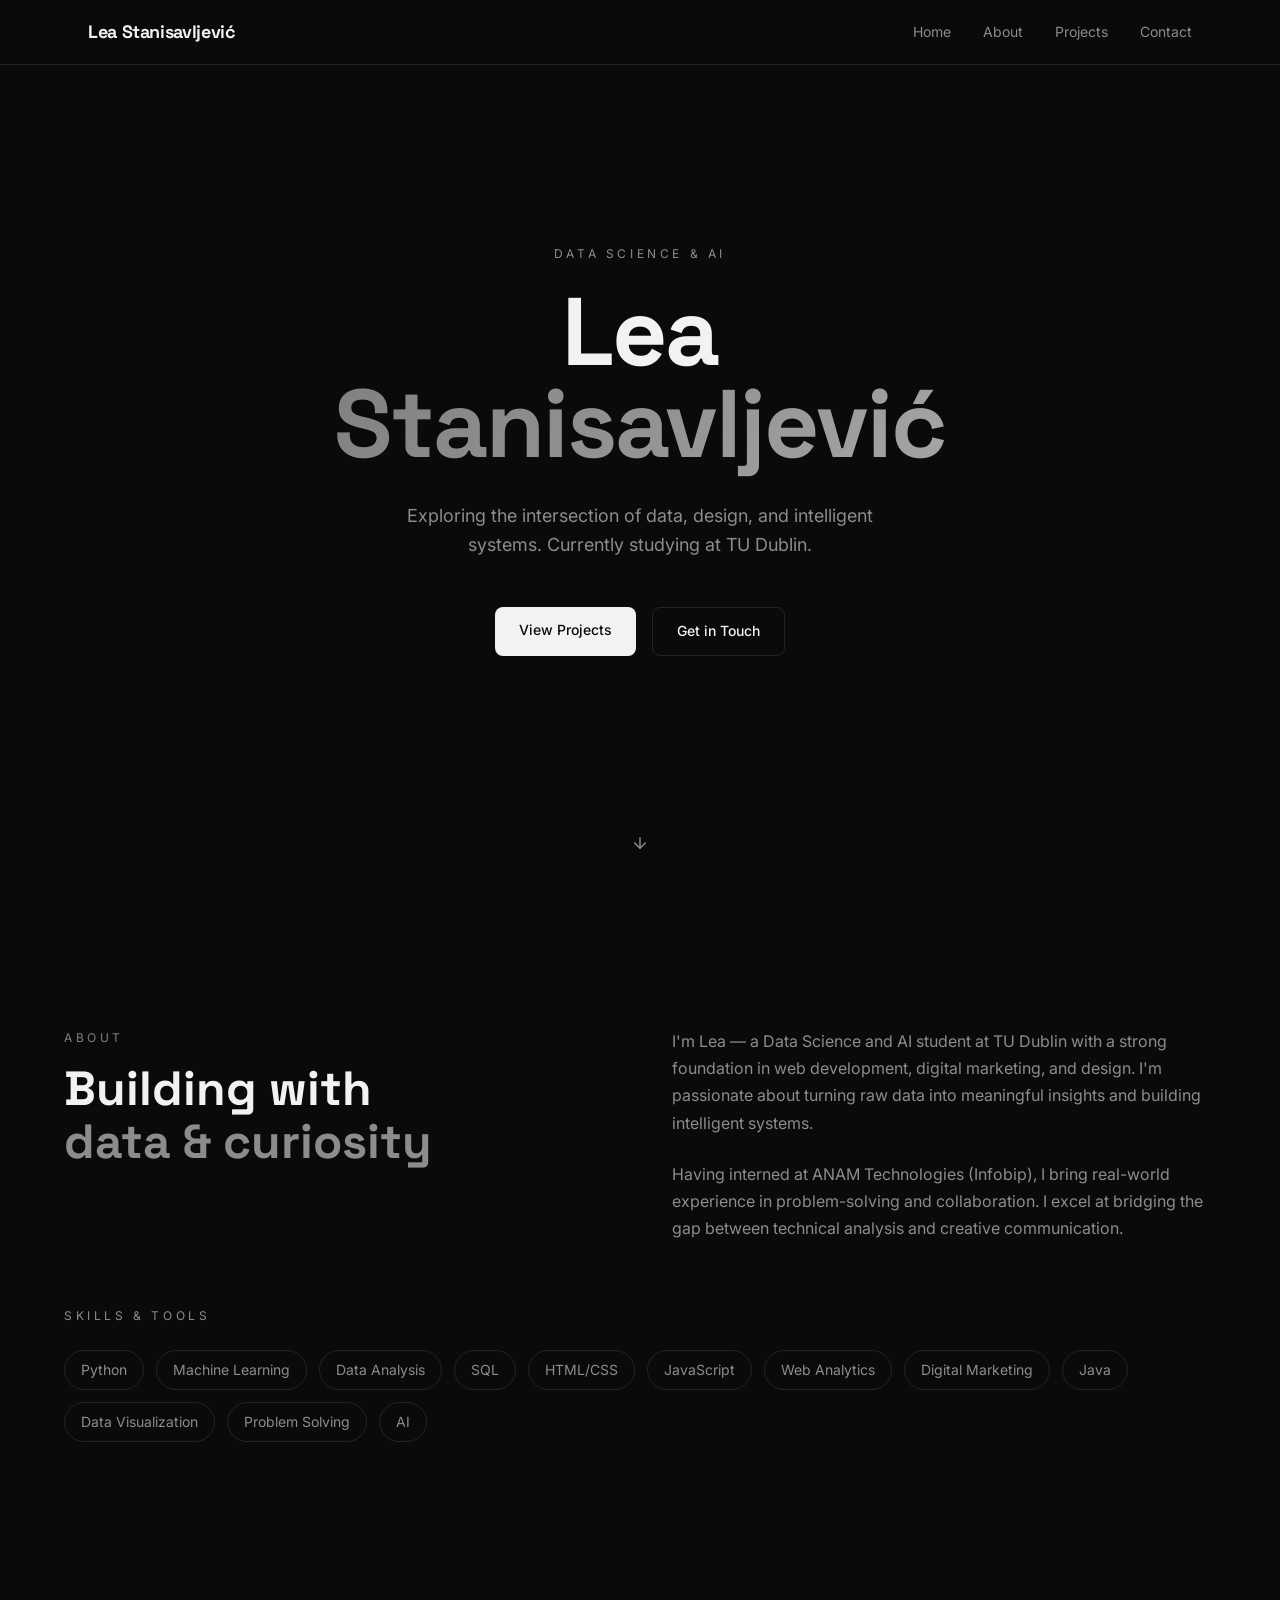
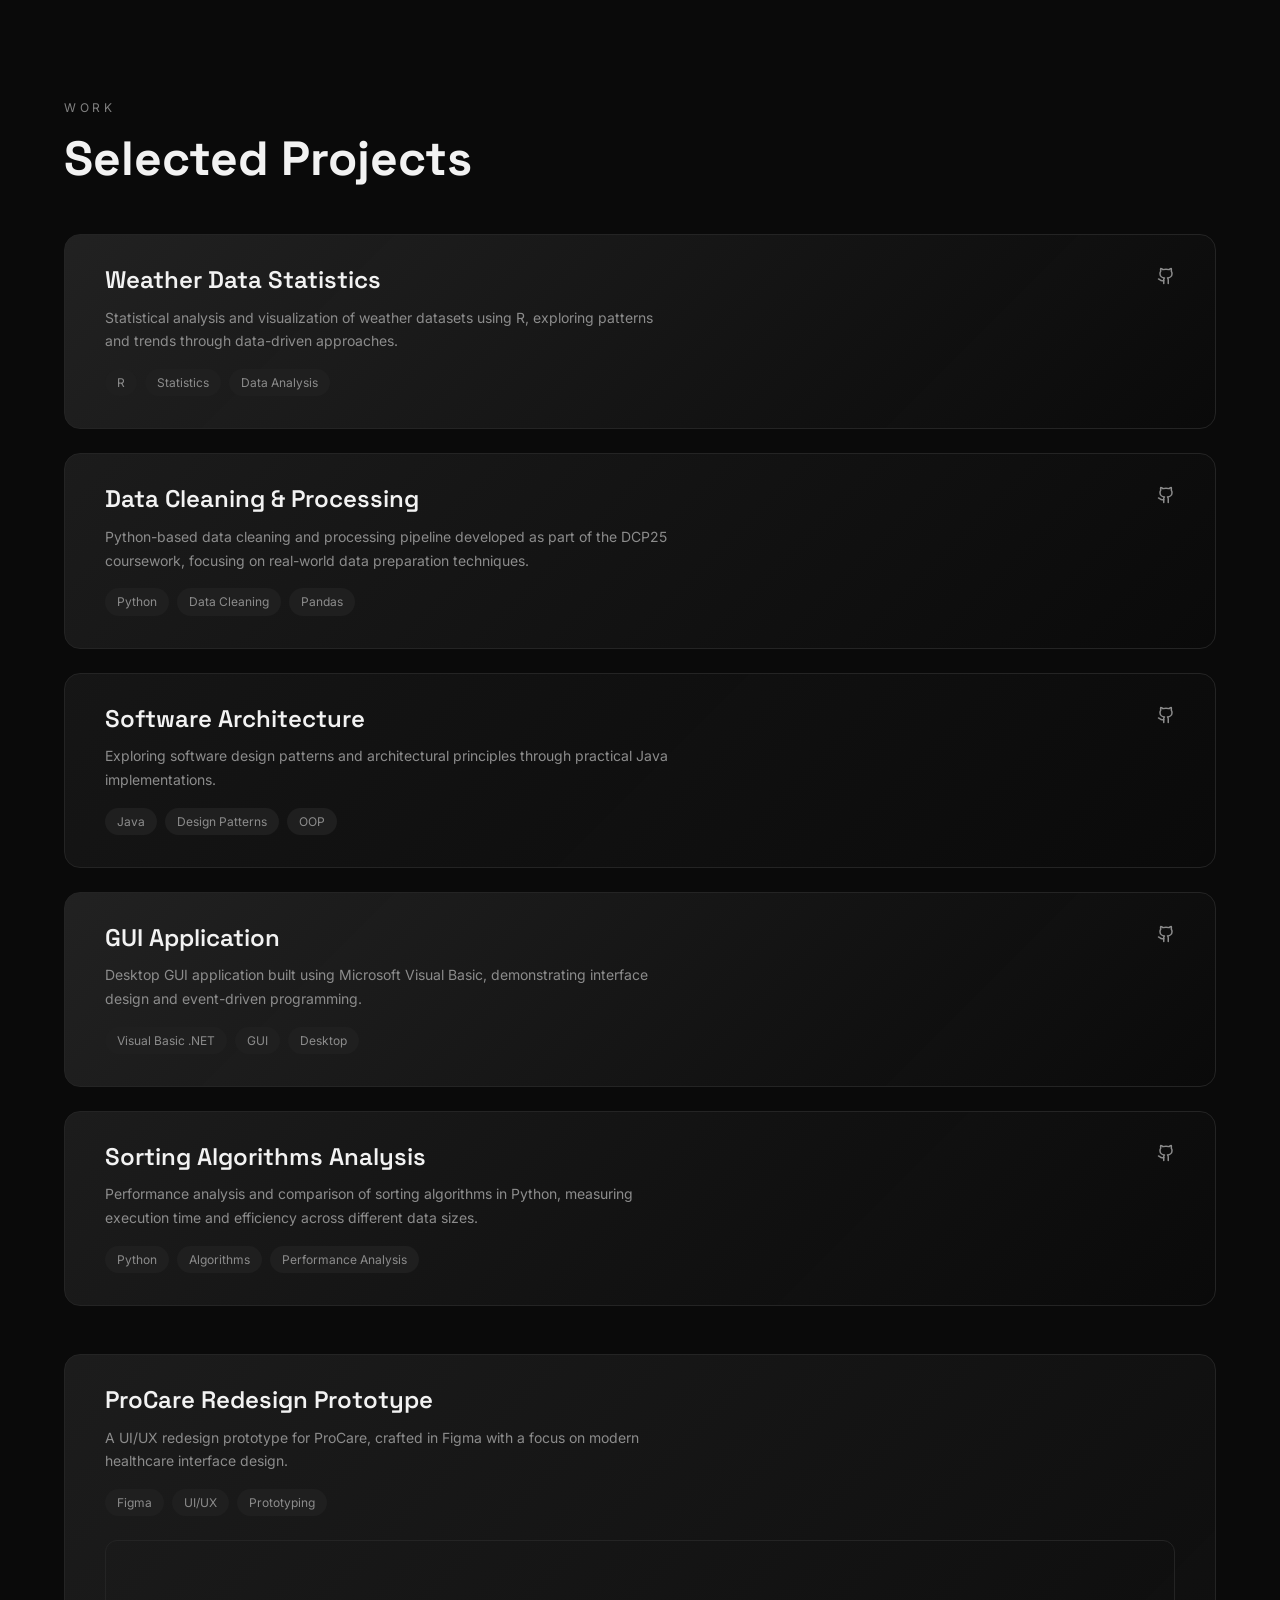
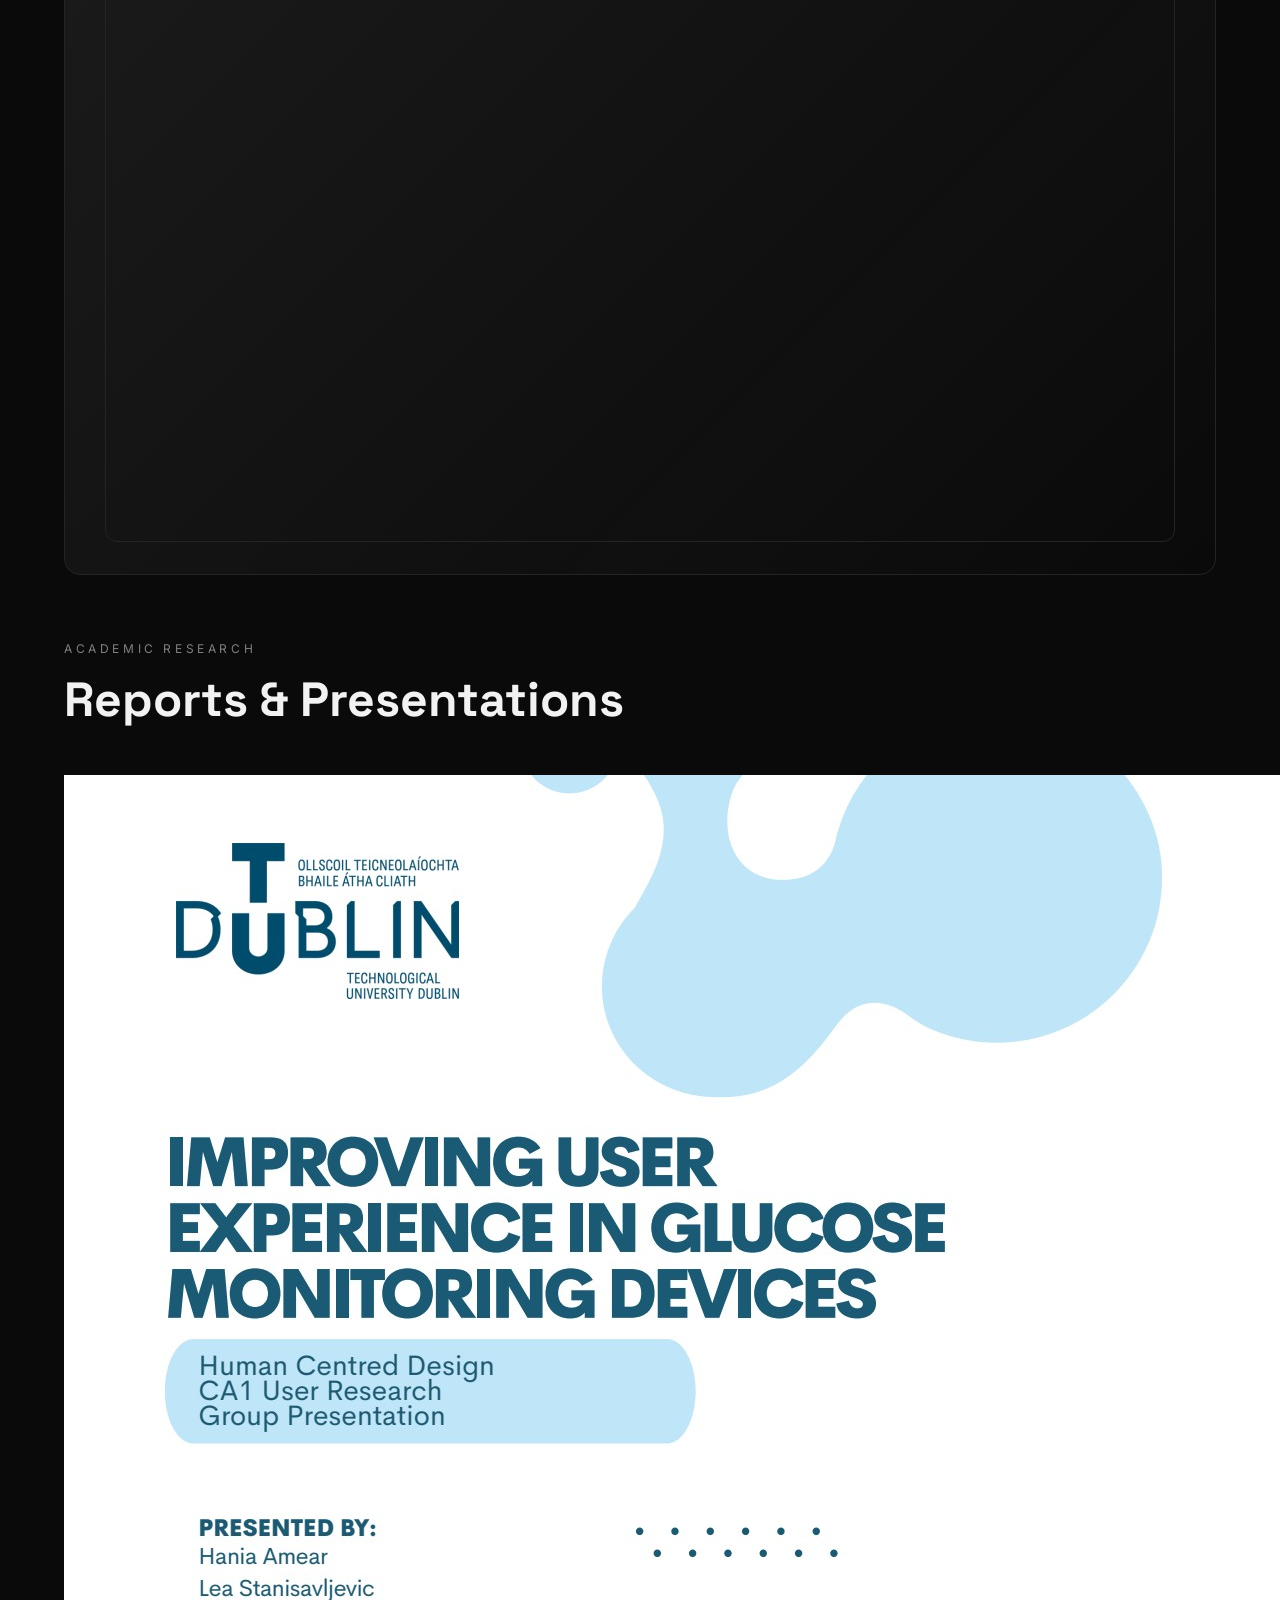
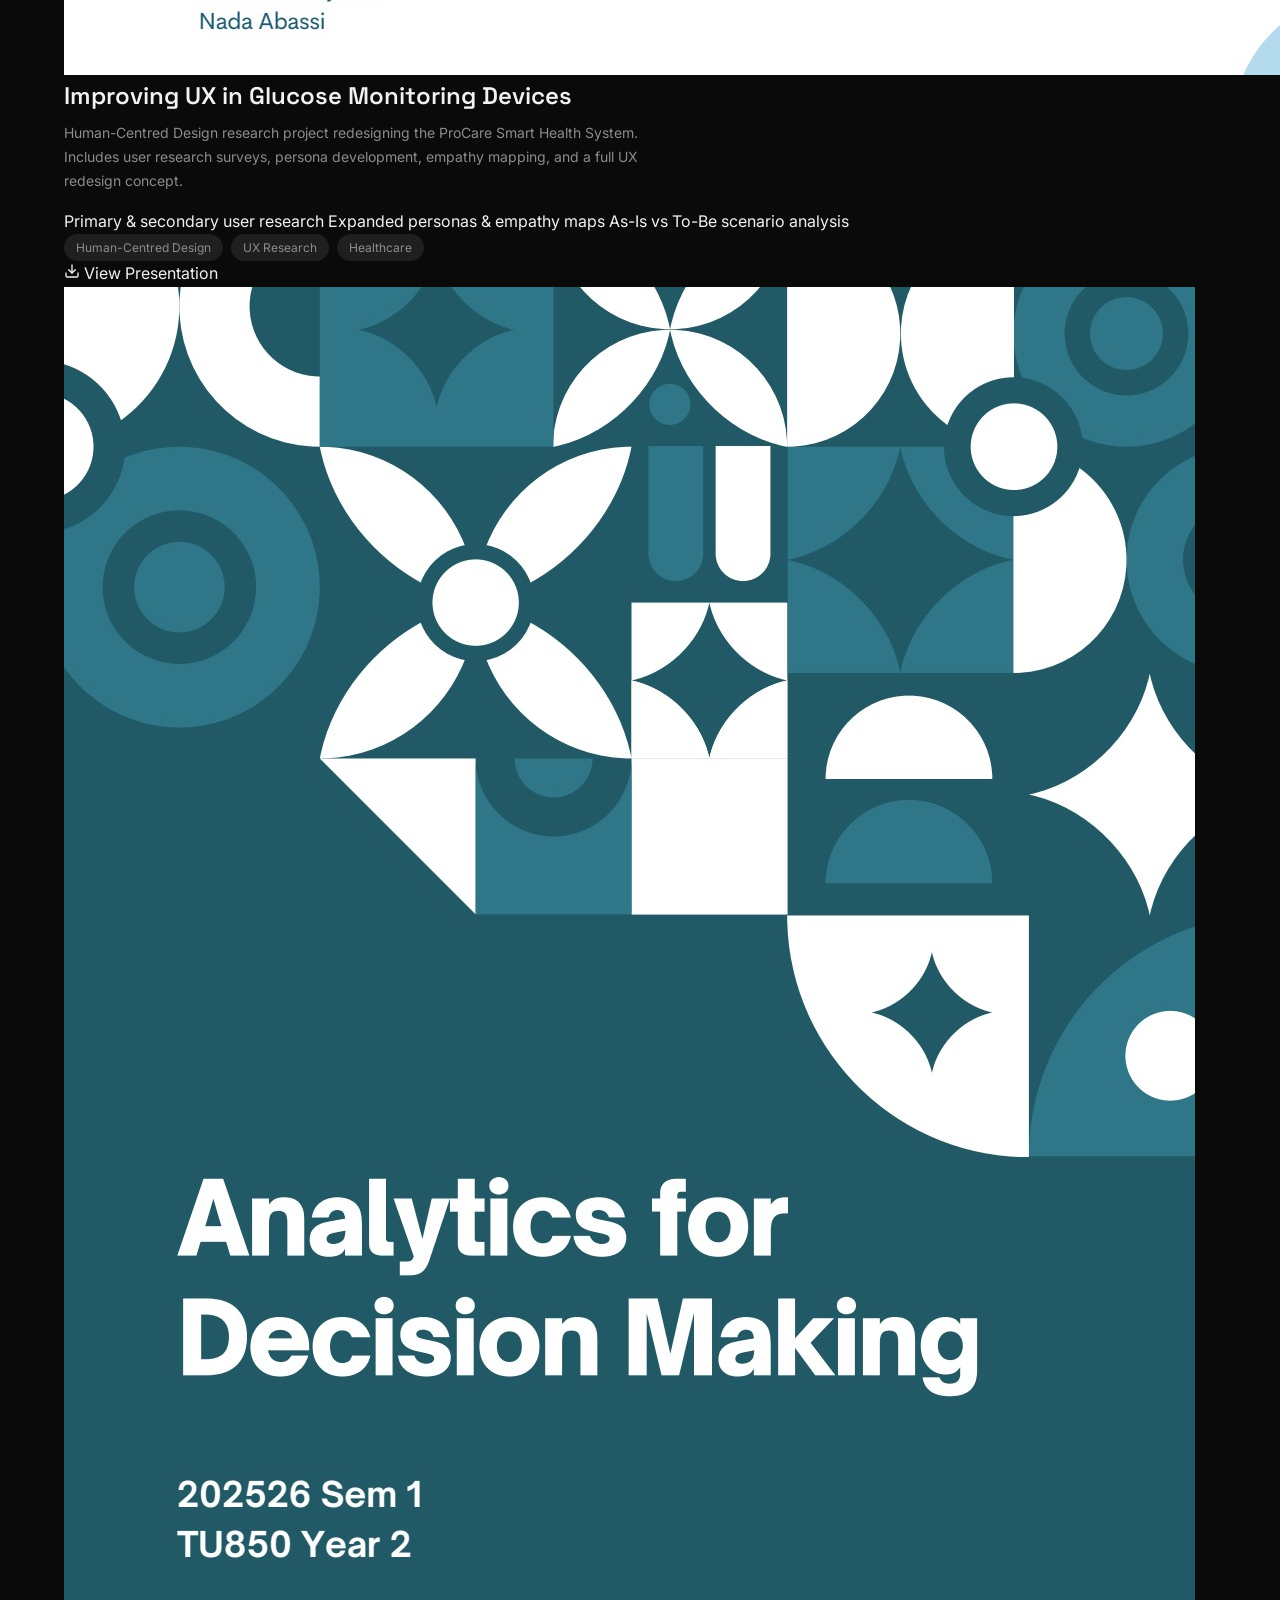
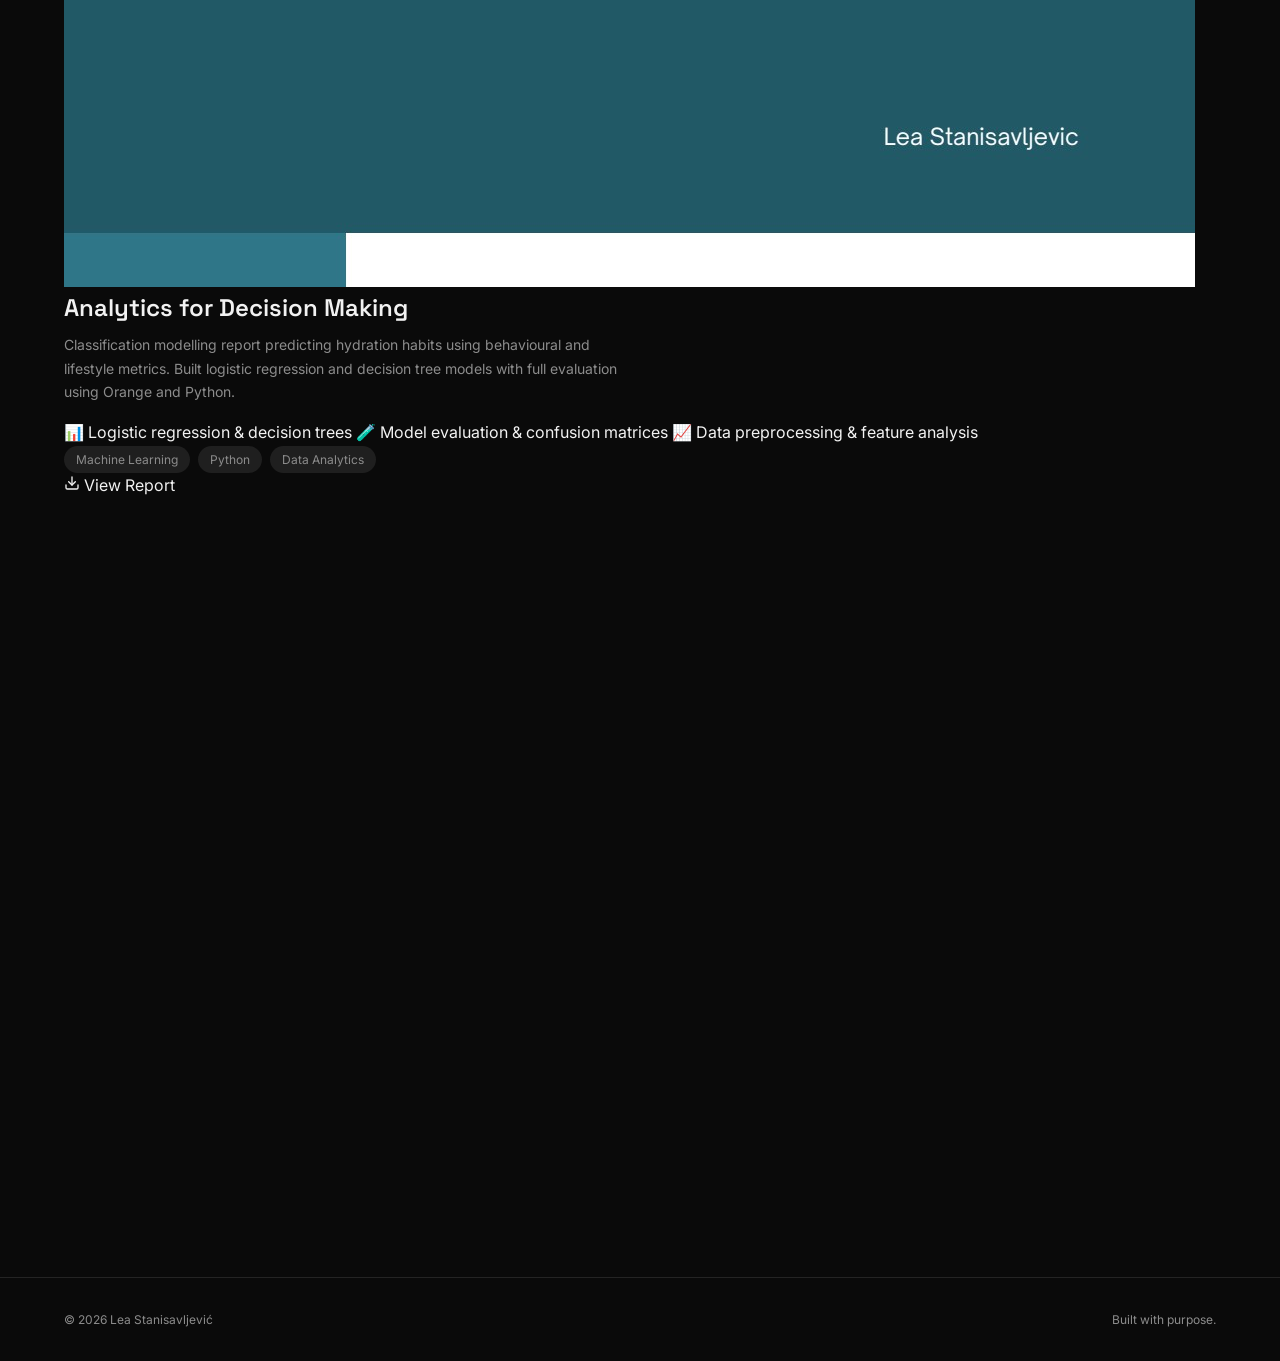
==== commit 0b6756c4: "Preceding changes" ====
--- a/docs/index.html
+++ b/docs/index.html
@@ -193,6 +193,60 @@
           </div>
         </div>
       </div>
+
+      <!-- Academic Projects -->
+      <p class="section-label fade-in-up" style="margin-top: 4rem;">Academic Research</p>
+      <h2 class="section-title fade-in-up" style="margin-bottom: 3rem;">Reports & Presentations</h2>
+
+      <div class="academic-grid">
+        <div class="academic-card fade-in-up">
+          <div class="academic-cover">
+            <img src="images/hcd-cover.jpg" alt="HCD Presentation Cover" loading="lazy" />
+          </div>
+          <div class="academic-content">
+            <h3 class="project-title">Improving UX in Glucose Monitoring Devices</h3>
+            <p class="project-desc">Human-Centred Design research project redesigning the ProCare Smart Health System. Includes user research surveys, persona development, empathy mapping, and a full UX redesign concept.</p>
+            <div class="academic-highlights">
+              <span class="highlight-item">Primary & secondary user research</span>
+              <span class="highlight-item">Expanded personas & empathy maps</span>
+              <span class="highlight-item">As-Is vs To-Be scenario analysis</span>
+            </div>
+            <div class="project-tags">
+              <span class="tag">Human-Centred Design</span>
+              <span class="tag">UX Research</span>
+              <span class="tag">Healthcare</span>
+            </div>
+            <a href="files/HCD_Presentation.pdf" target="_blank" rel="noopener noreferrer" class="pdf-download-btn">
+              <svg xmlns="http://www.w3.org/2000/svg" width="16" height="16" viewBox="0 0 24 24" fill="none" stroke="currentColor" stroke-width="2" stroke-linecap="round" stroke-linejoin="round"><path d="M21 15v4a2 2 0 0 1-2 2H5a2 2 0 0 1-2-2v-4"/><polyline points="7 10 12 15 17 10"/><line x1="12" x2="12" y1="15" y2="3"/></svg>
+              View Presentation
+            </a>
+          </div>
+        </div>
+
+        <div class="academic-card fade-in-up">
+          <div class="academic-cover">
+            <img src="images/analytics-cover.jpg" alt="Analytics Report Cover" loading="lazy" />
+          </div>
+          <div class="academic-content">
+            <h3 class="project-title">Analytics for Decision Making</h3>
+            <p class="project-desc">Classification modelling report predicting hydration habits using behavioural and lifestyle metrics. Built logistic regression and decision tree models with full evaluation using Orange and Python.</p>
+            <div class="academic-highlights">
+              <span class="highlight-item">📊 Logistic regression & decision trees</span>
+              <span class="highlight-item">🧪 Model evaluation & confusion matrices</span>
+              <span class="highlight-item">📈 Data preprocessing & feature analysis</span>
+            </div>
+            <div class="project-tags">
+              <span class="tag">Machine Learning</span>
+              <span class="tag">Python</span>
+              <span class="tag">Data Analytics</span>
+            </div>
+            <a href="files/Analytics_Report.pdf" target="_blank" rel="noopener noreferrer" class="pdf-download-btn">
+              <svg xmlns="http://www.w3.org/2000/svg" width="16" height="16" viewBox="0 0 24 24" fill="none" stroke="currentColor" stroke-width="2" stroke-linecap="round" stroke-linejoin="round"><path d="M21 15v4a2 2 0 0 1-2 2H5a2 2 0 0 1-2-2v-4"/><polyline points="7 10 12 15 17 10"/><line x1="12" x2="12" y1="15" y2="3"/></svg>
+              View Report
+            </a>
+          </div>
+        </div>
+      </div>
     </div>
   </section>
 
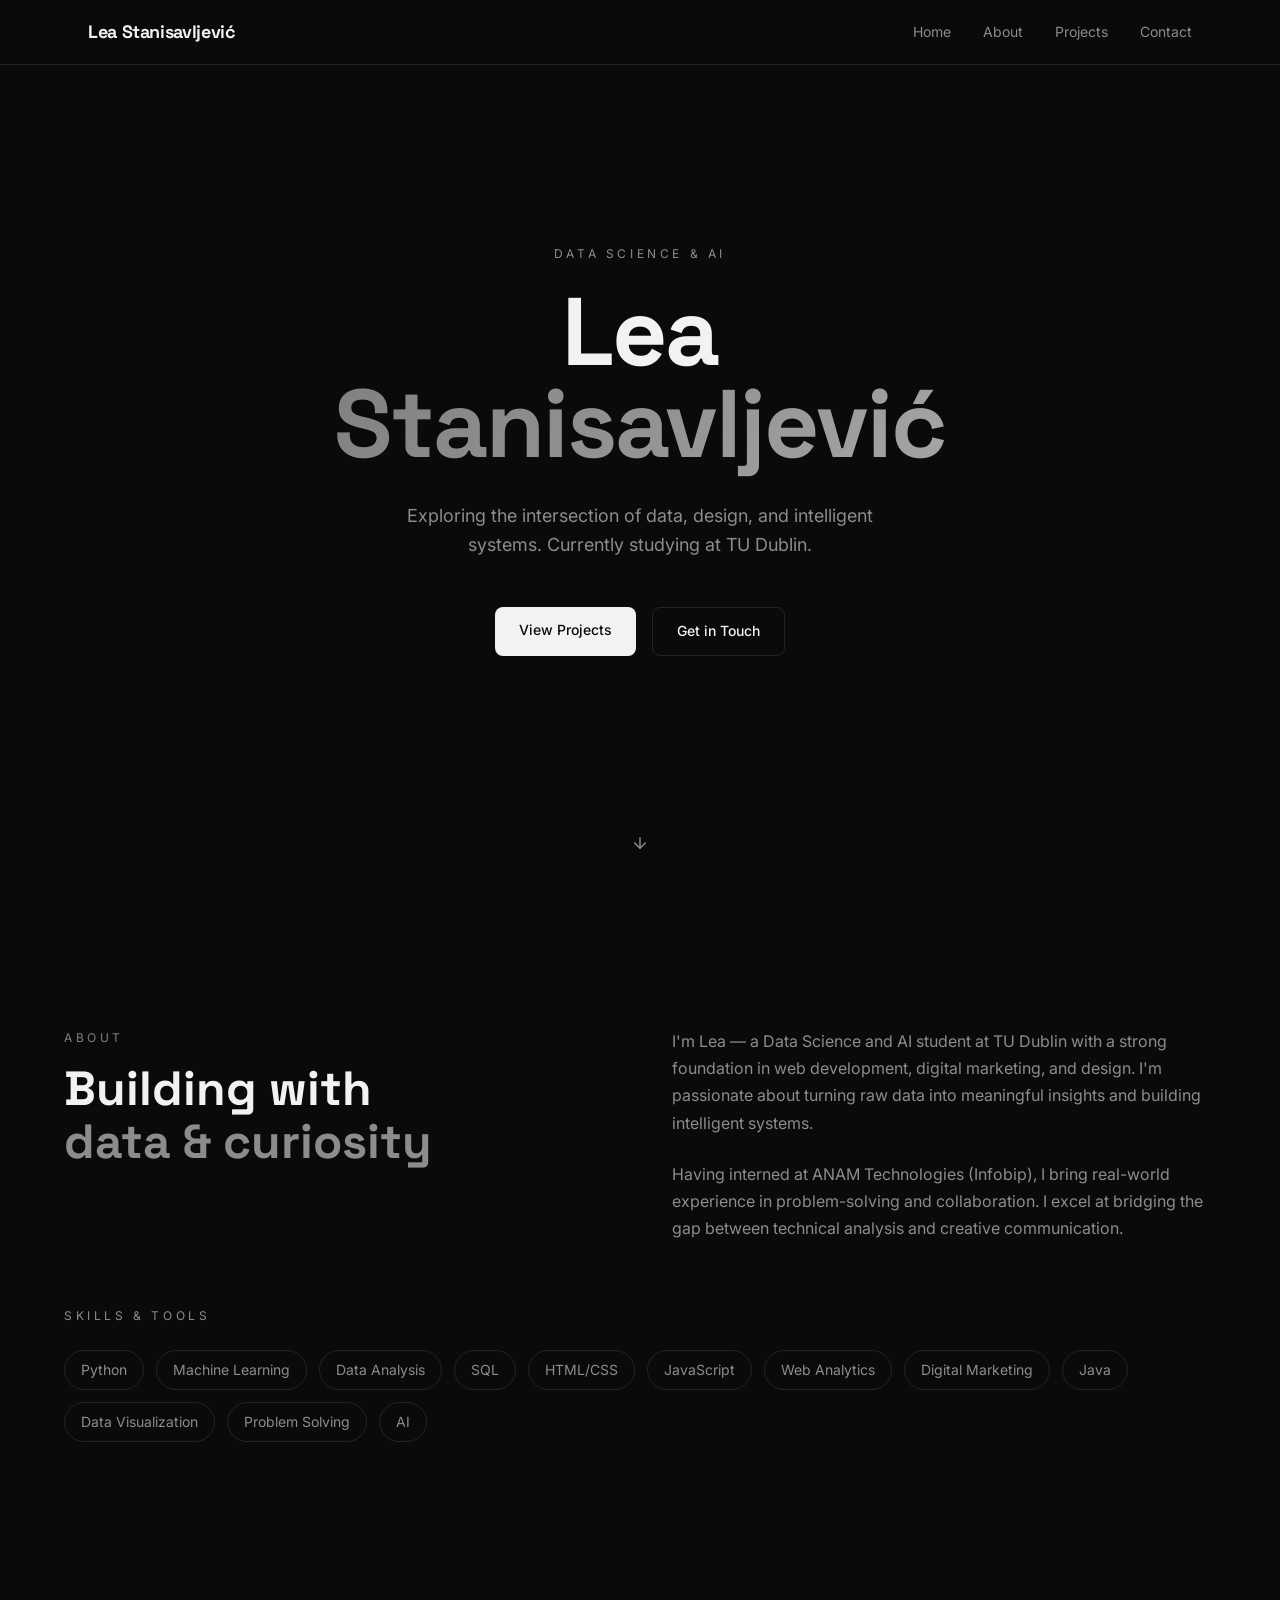
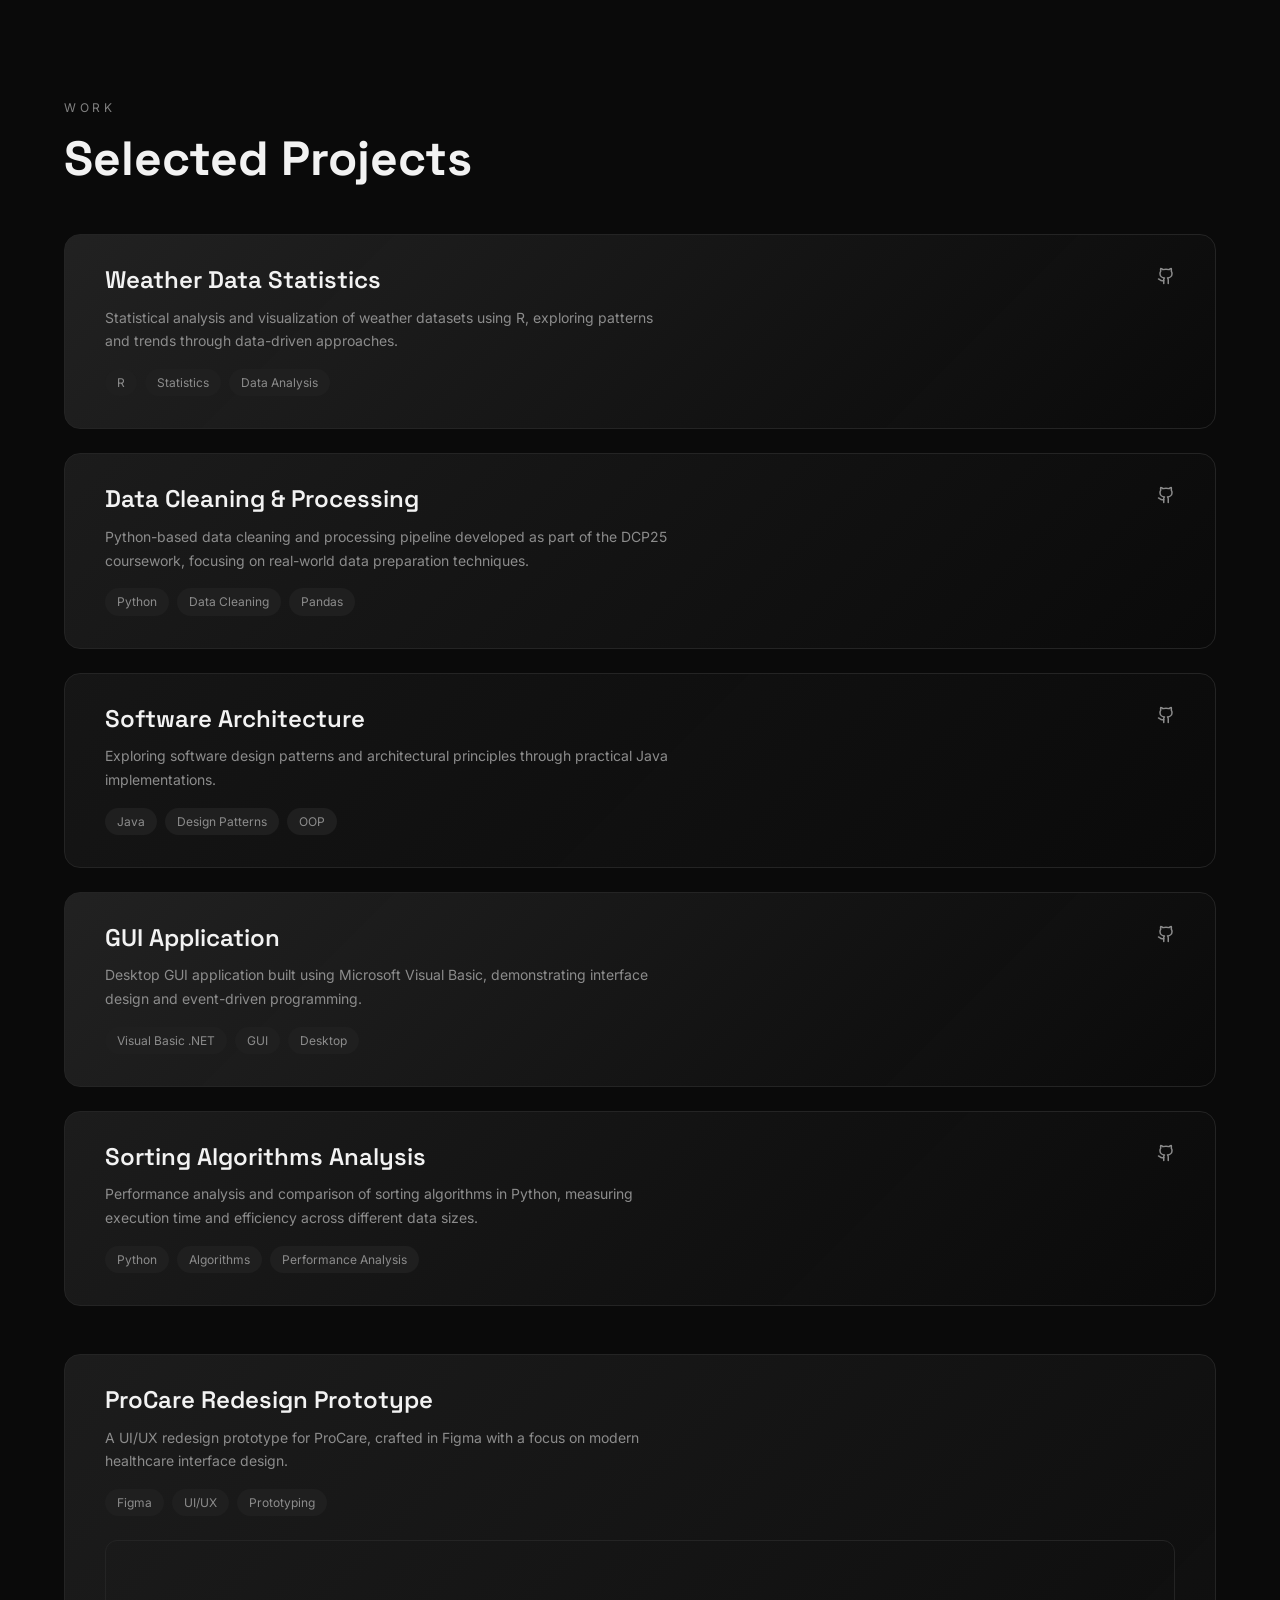
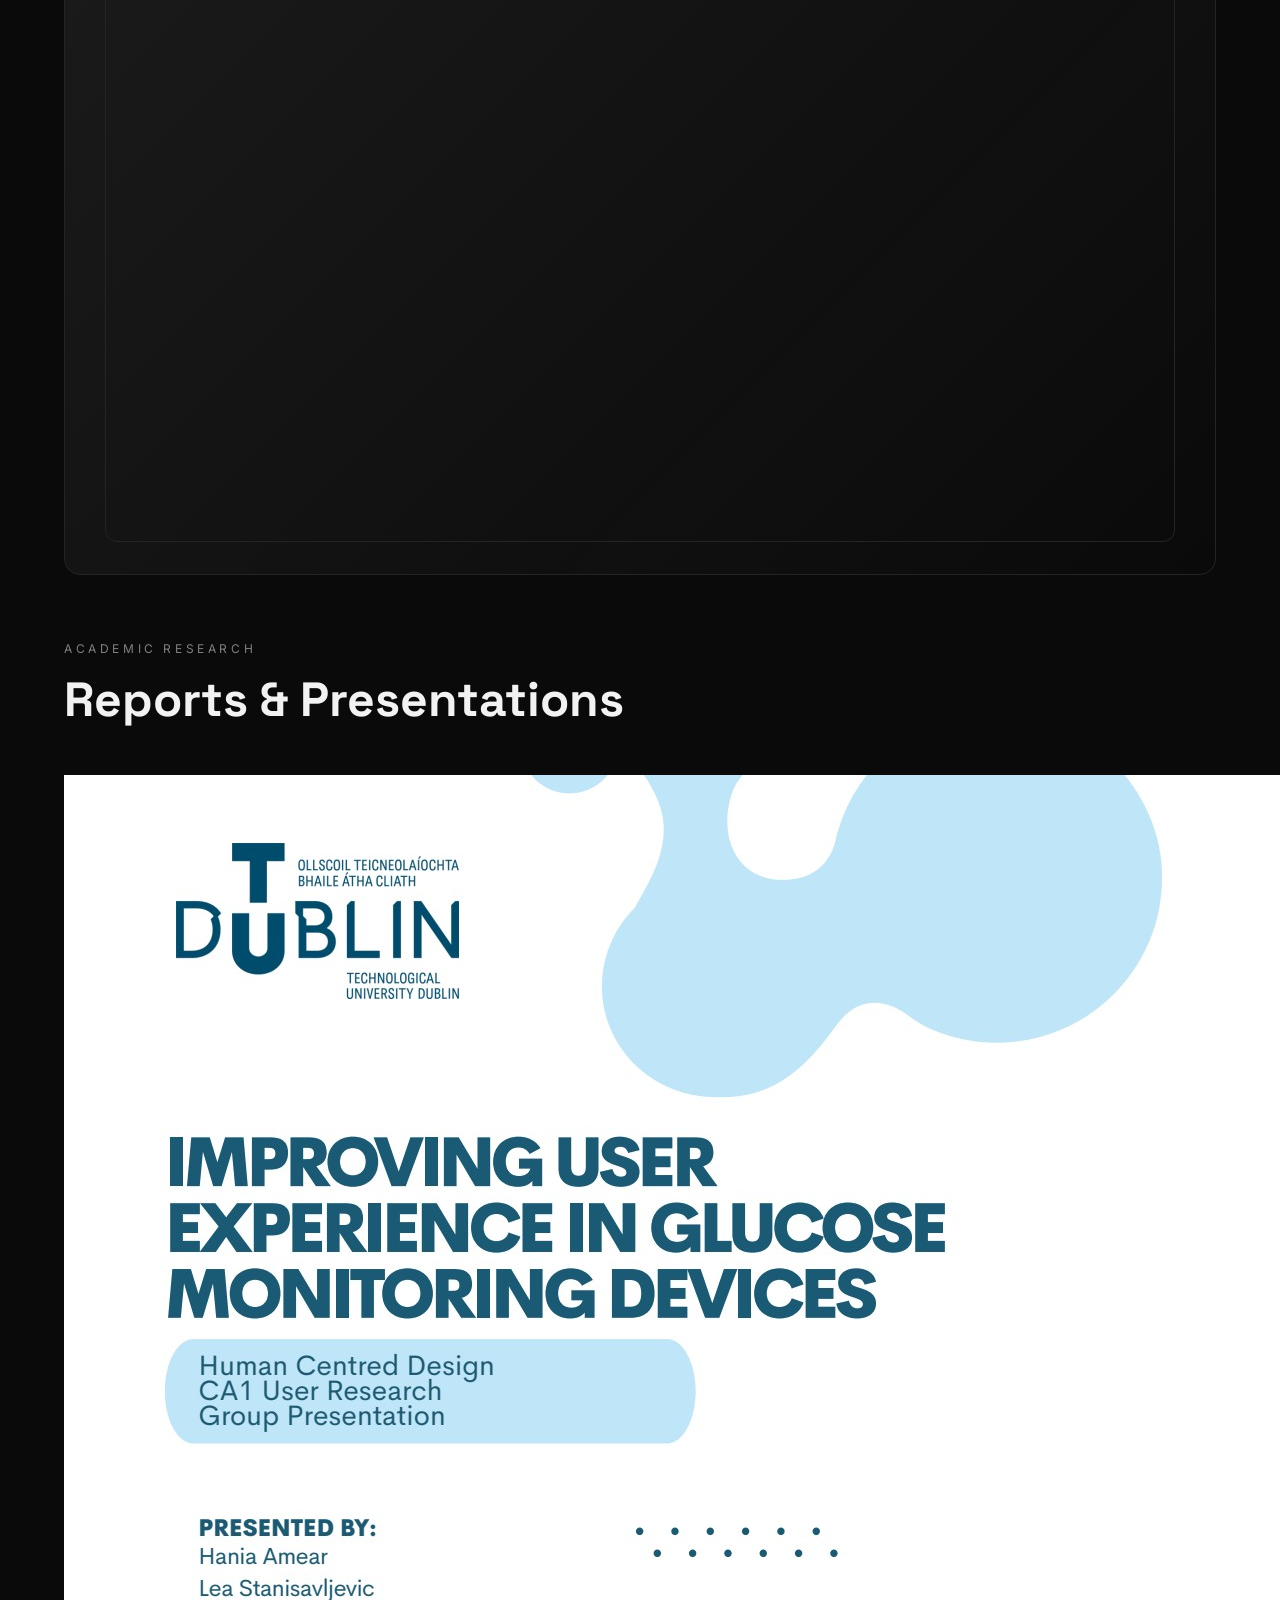
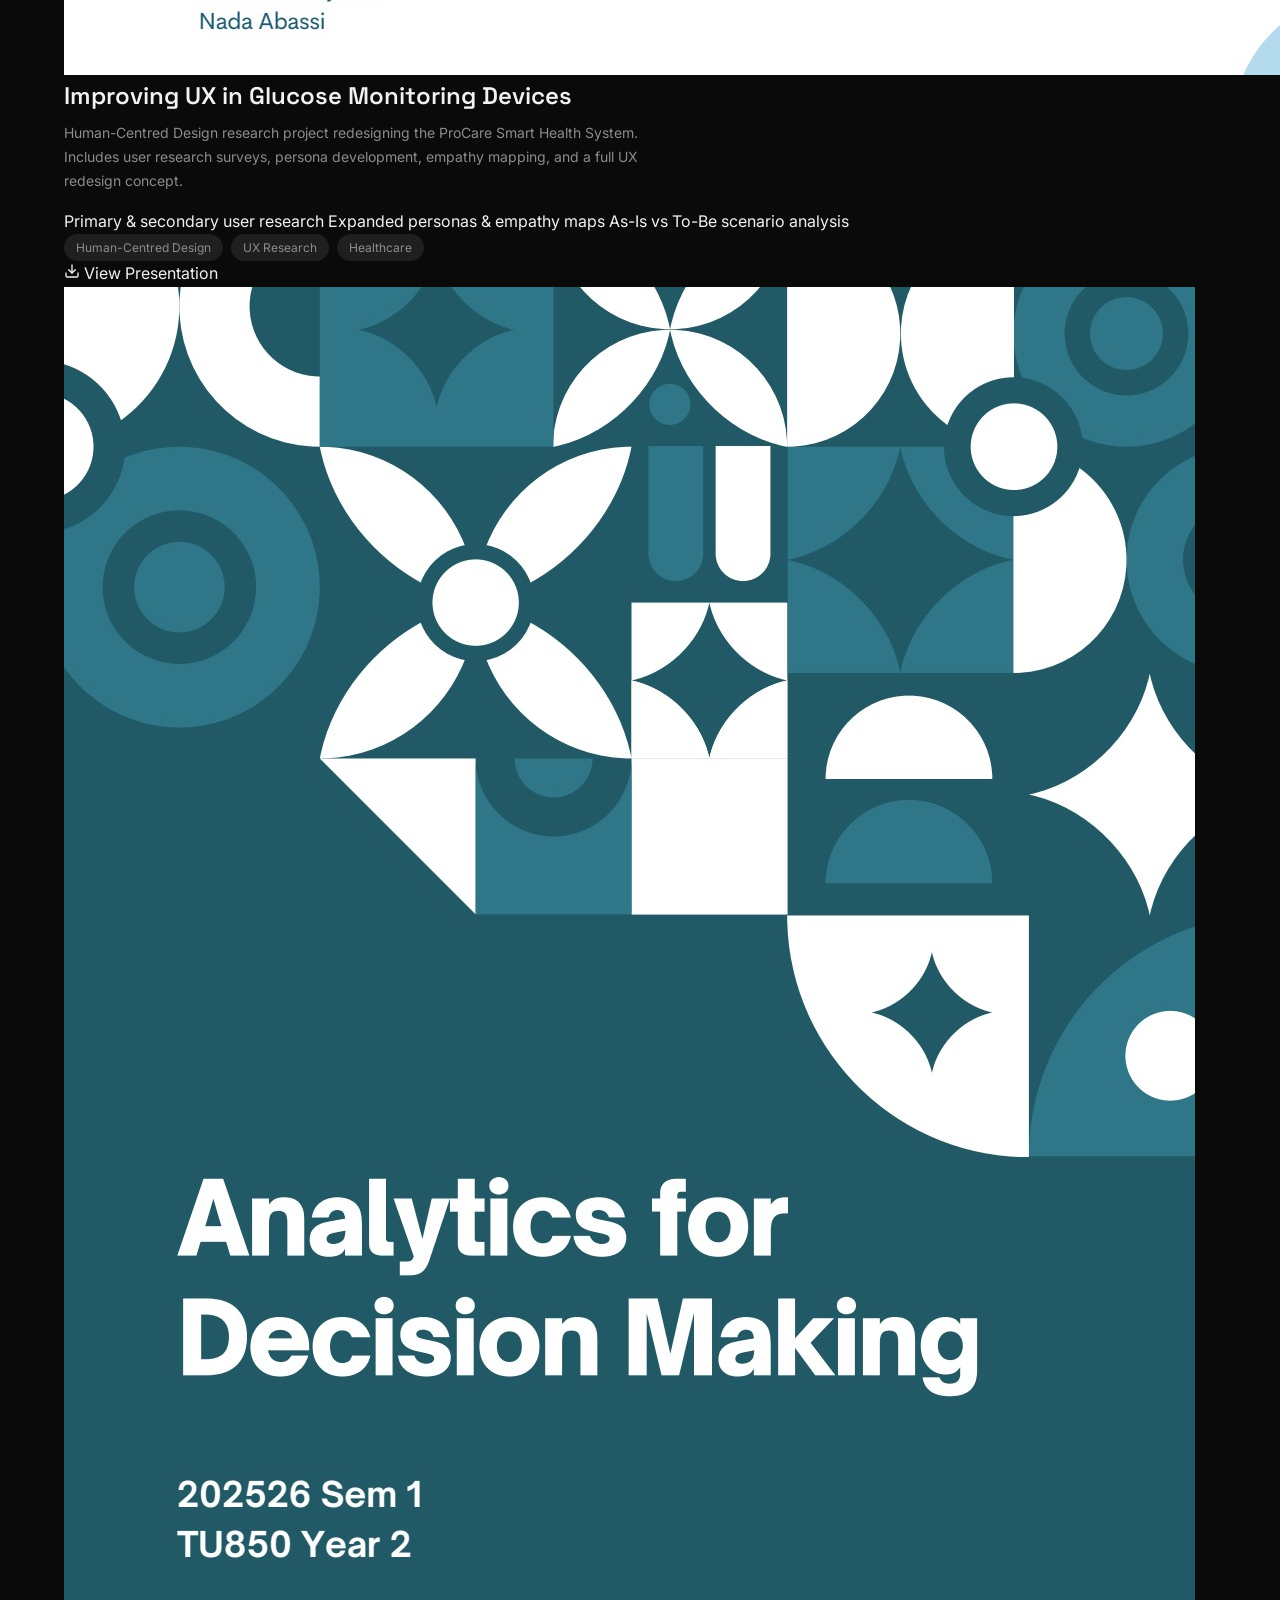
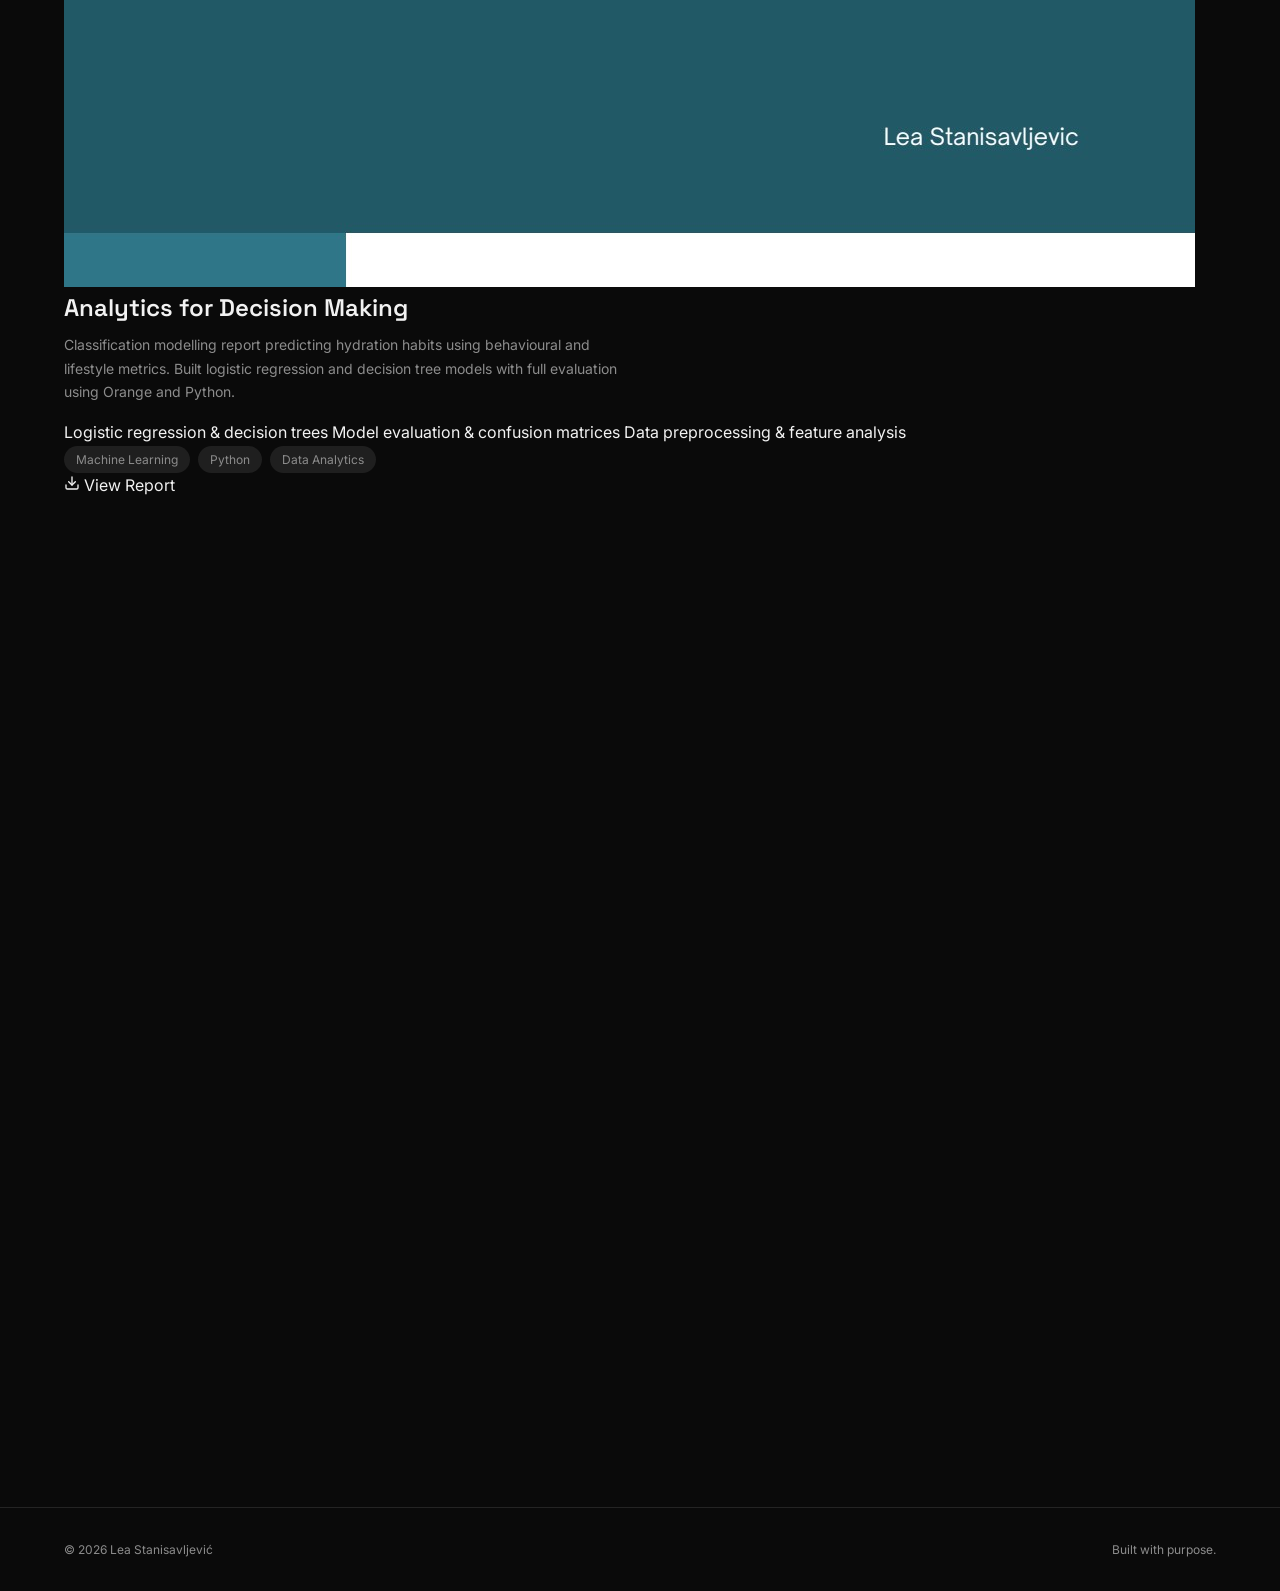
==== commit 43c15091: "Add Infobip report assets Co-authored-by: bytelea <214821433+bytelea@users.noreply.github.com>" ====
--- a/docs/index.html
+++ b/docs/index.html
@@ -231,9 +231,9 @@
             <h3 class="project-title">Analytics for Decision Making</h3>
             <p class="project-desc">Classification modelling report predicting hydration habits using behavioural and lifestyle metrics. Built logistic regression and decision tree models with full evaluation using Orange and Python.</p>
             <div class="academic-highlights">
-              <span class="highlight-item">📊 Logistic regression & decision trees</span>
-              <span class="highlight-item">🧪 Model evaluation & confusion matrices</span>
-              <span class="highlight-item">📈 Data preprocessing & feature analysis</span>
+              <span class="highlight-item">Logistic regression & decision trees</span>
+              <span class="highlight-item">Model evaluation & confusion matrices</span>
+              <span class="highlight-item">Data preprocessing & feature analysis</span>
             </div>
             <div class="project-tags">
               <span class="tag">Machine Learning</span>
@@ -241,6 +241,29 @@
               <span class="tag">Data Analytics</span>
             </div>
             <a href="files/Analytics_Report.pdf" target="_blank" rel="noopener noreferrer" class="pdf-download-btn">
+              <svg xmlns="http://www.w3.org/2000/svg" width="16" height="16" viewBox="0 0 24 24" fill="none" stroke="currentColor" stroke-width="2" stroke-linecap="round" stroke-linejoin="round"><path d="M21 15v4a2 2 0 0 1-2 2H5a2 2 0 0 1-2-2v-4"/><polyline points="7 10 12 15 17 10"/><line x1="12" x2="12" y1="15" y2="3"/></svg>
+              View Report
+            </a>
+          </div>
+        </div>
+        <div class="academic-card fade-in-up">
+          <div class="academic-cover">
+            <img src="images/infobip-cover.jpg" alt="Infobip Competitor Research Cover" loading="lazy" />
+          </div>
+          <div class="academic-content">
+            <h3 class="project-title">Competitor Research — Infobip</h3>
+            <p class="project-desc">Comprehensive competitor analysis for Infobip (ANAM Technologies), evaluating Twilio, Plivo, and Whispir across usability heuristics, communication channels, and web design strategies.</p>
+            <div class="academic-highlights">
+              <span class="highlight-item">Usability heuristics evaluation</span>
+              <span class="highlight-item">Competitor comparison & analysis</span>
+              <span class="highlight-item">Communication channel innovation</span>
+            </div>
+            <div class="project-tags">
+              <span class="tag">Market Research</span>
+              <span class="tag">UX Analysis</span>
+              <span class="tag">Internship</span>
+            </div>
+            <a href="files/Infobip_Competitor_Research.pdf" target="_blank" rel="noopener noreferrer" class="pdf-download-btn">
               <svg xmlns="http://www.w3.org/2000/svg" width="16" height="16" viewBox="0 0 24 24" fill="none" stroke="currentColor" stroke-width="2" stroke-linecap="round" stroke-linejoin="round"><path d="M21 15v4a2 2 0 0 1-2 2H5a2 2 0 0 1-2-2v-4"/><polyline points="7 10 12 15 17 10"/><line x1="12" x2="12" y1="15" y2="3"/></svg>
               View Report
             </a>
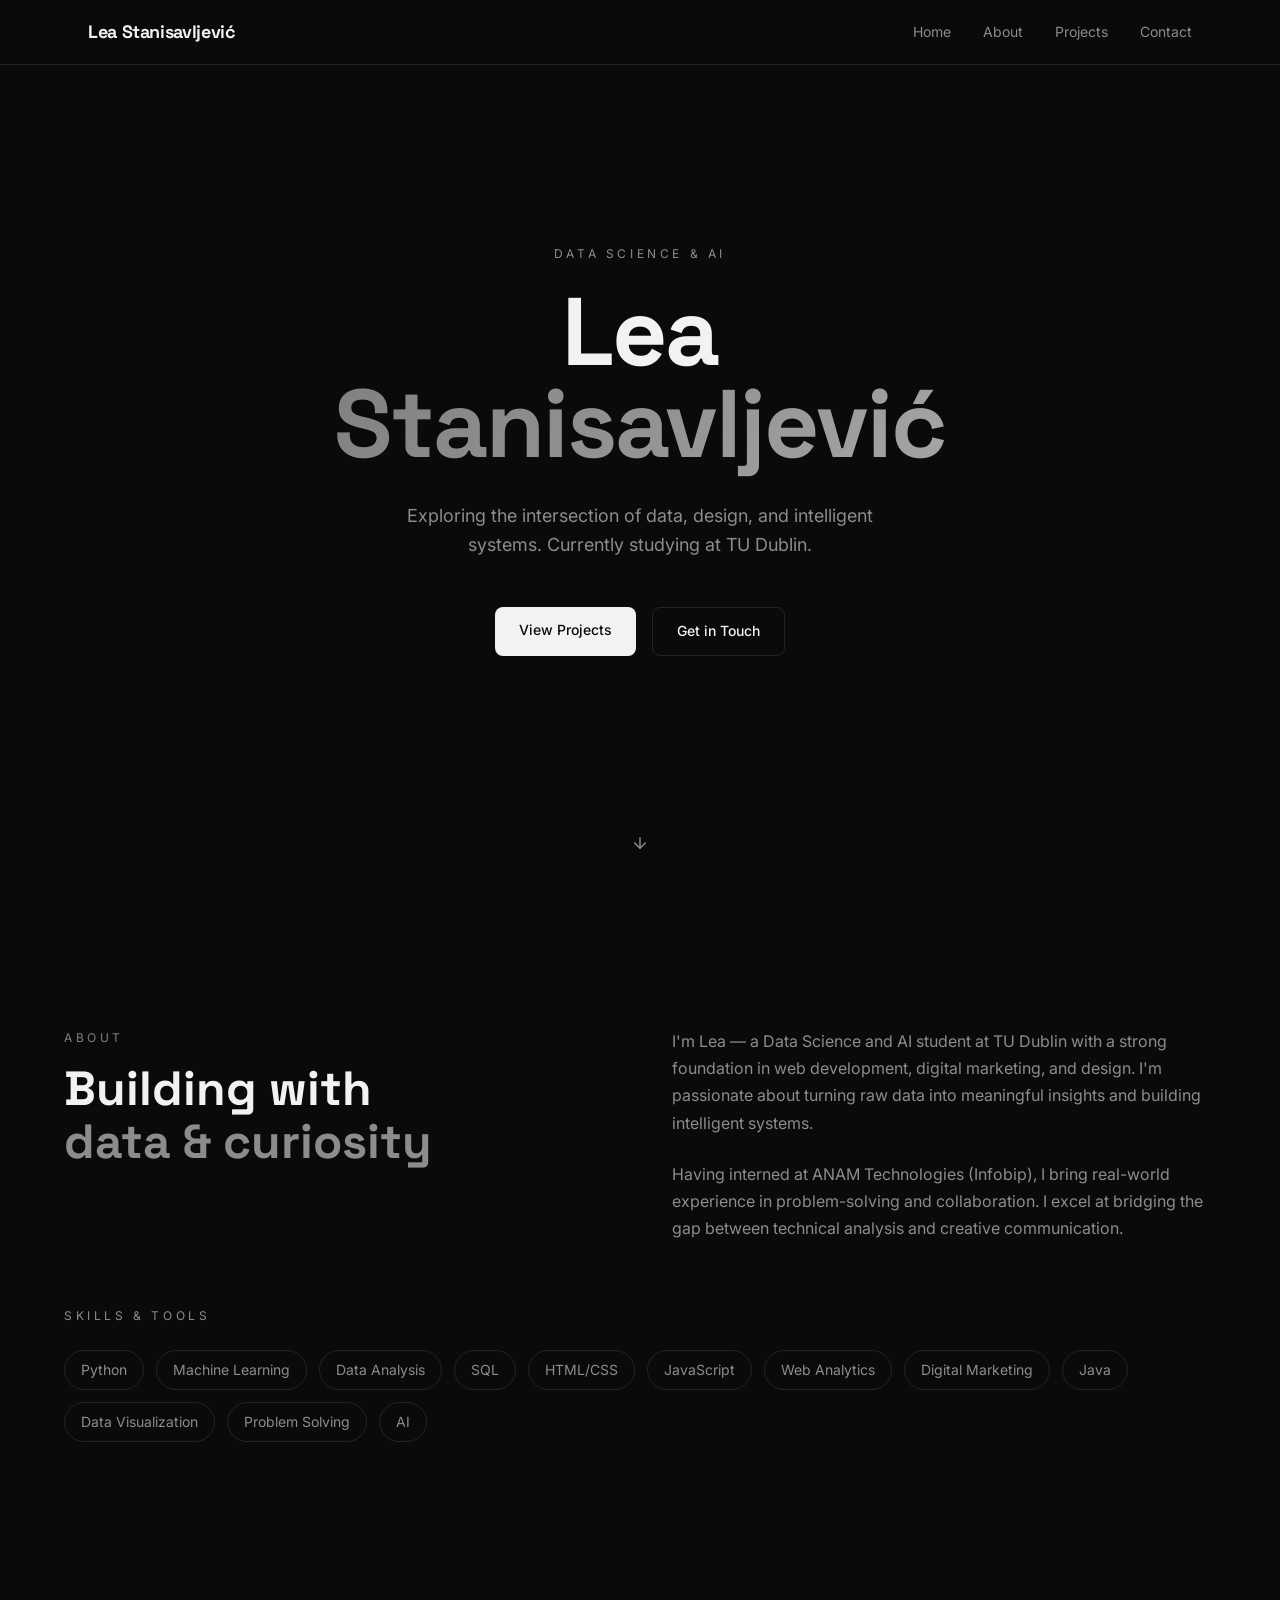
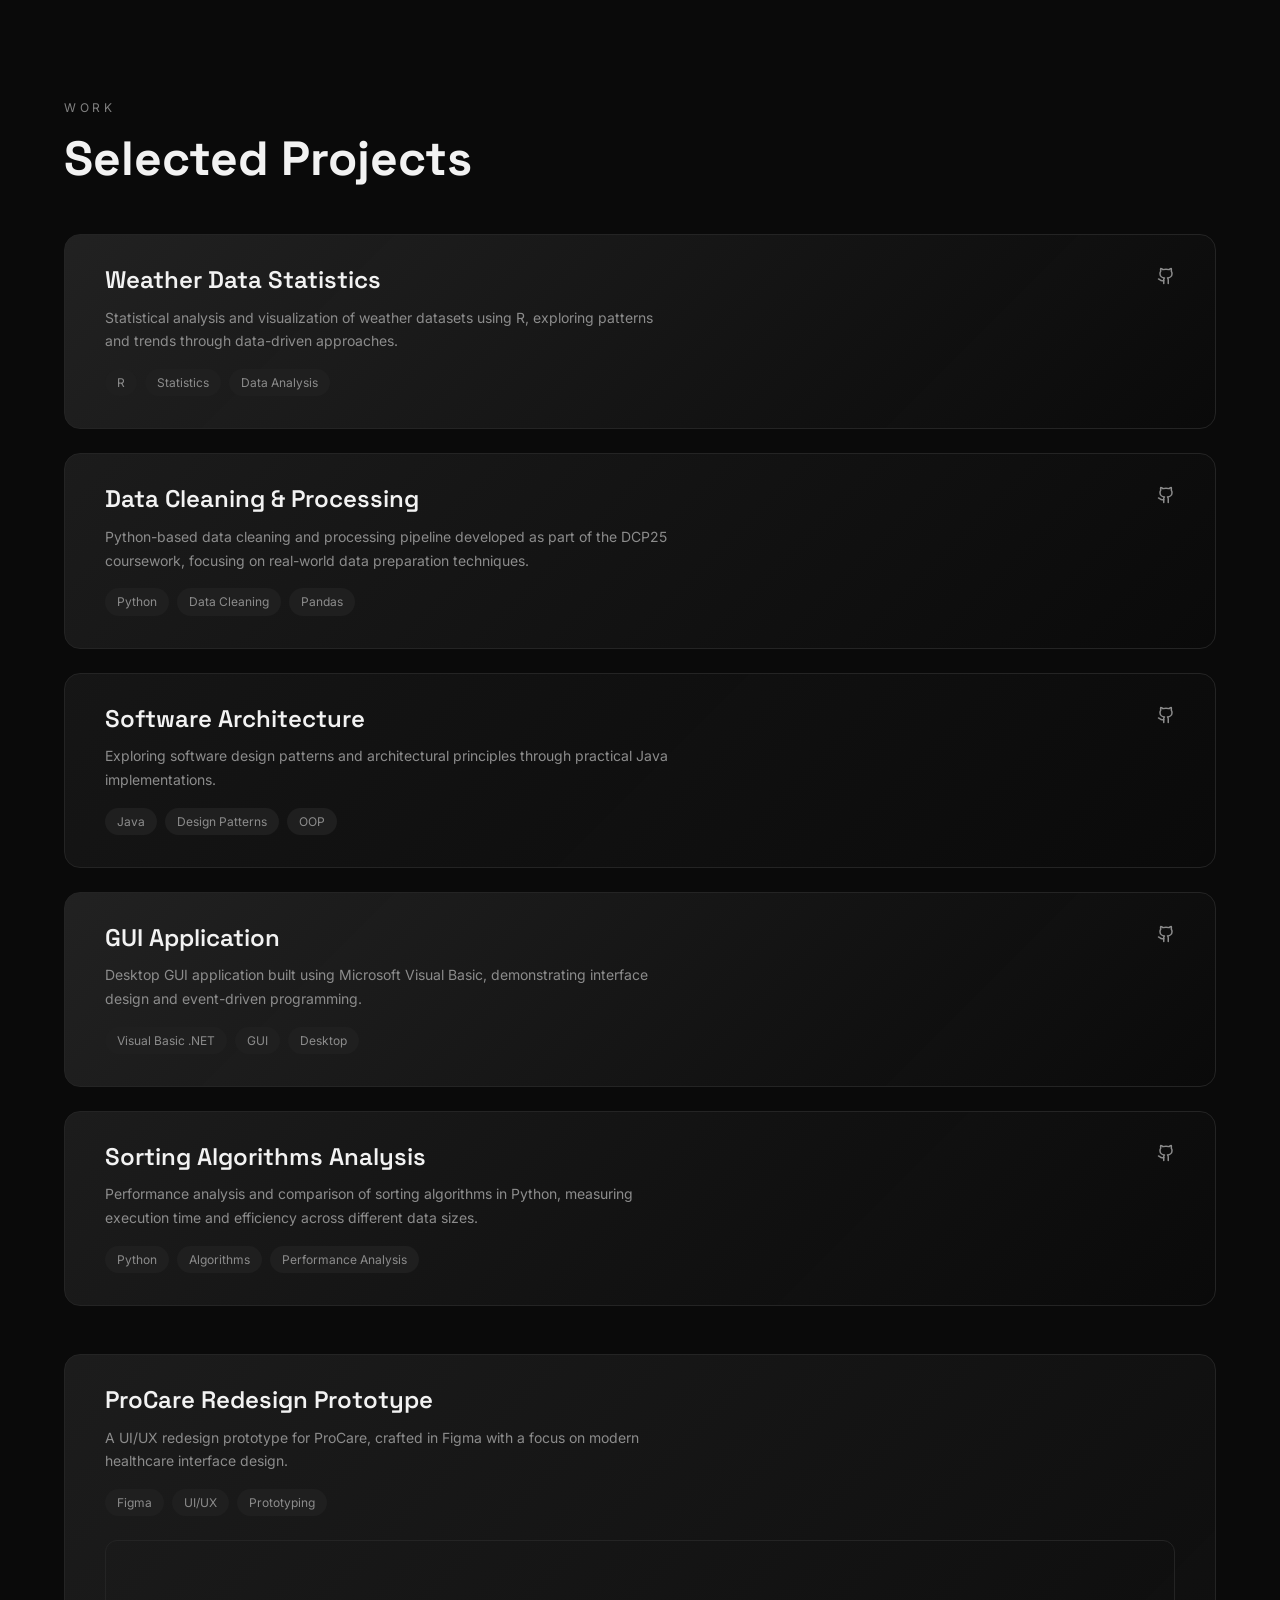
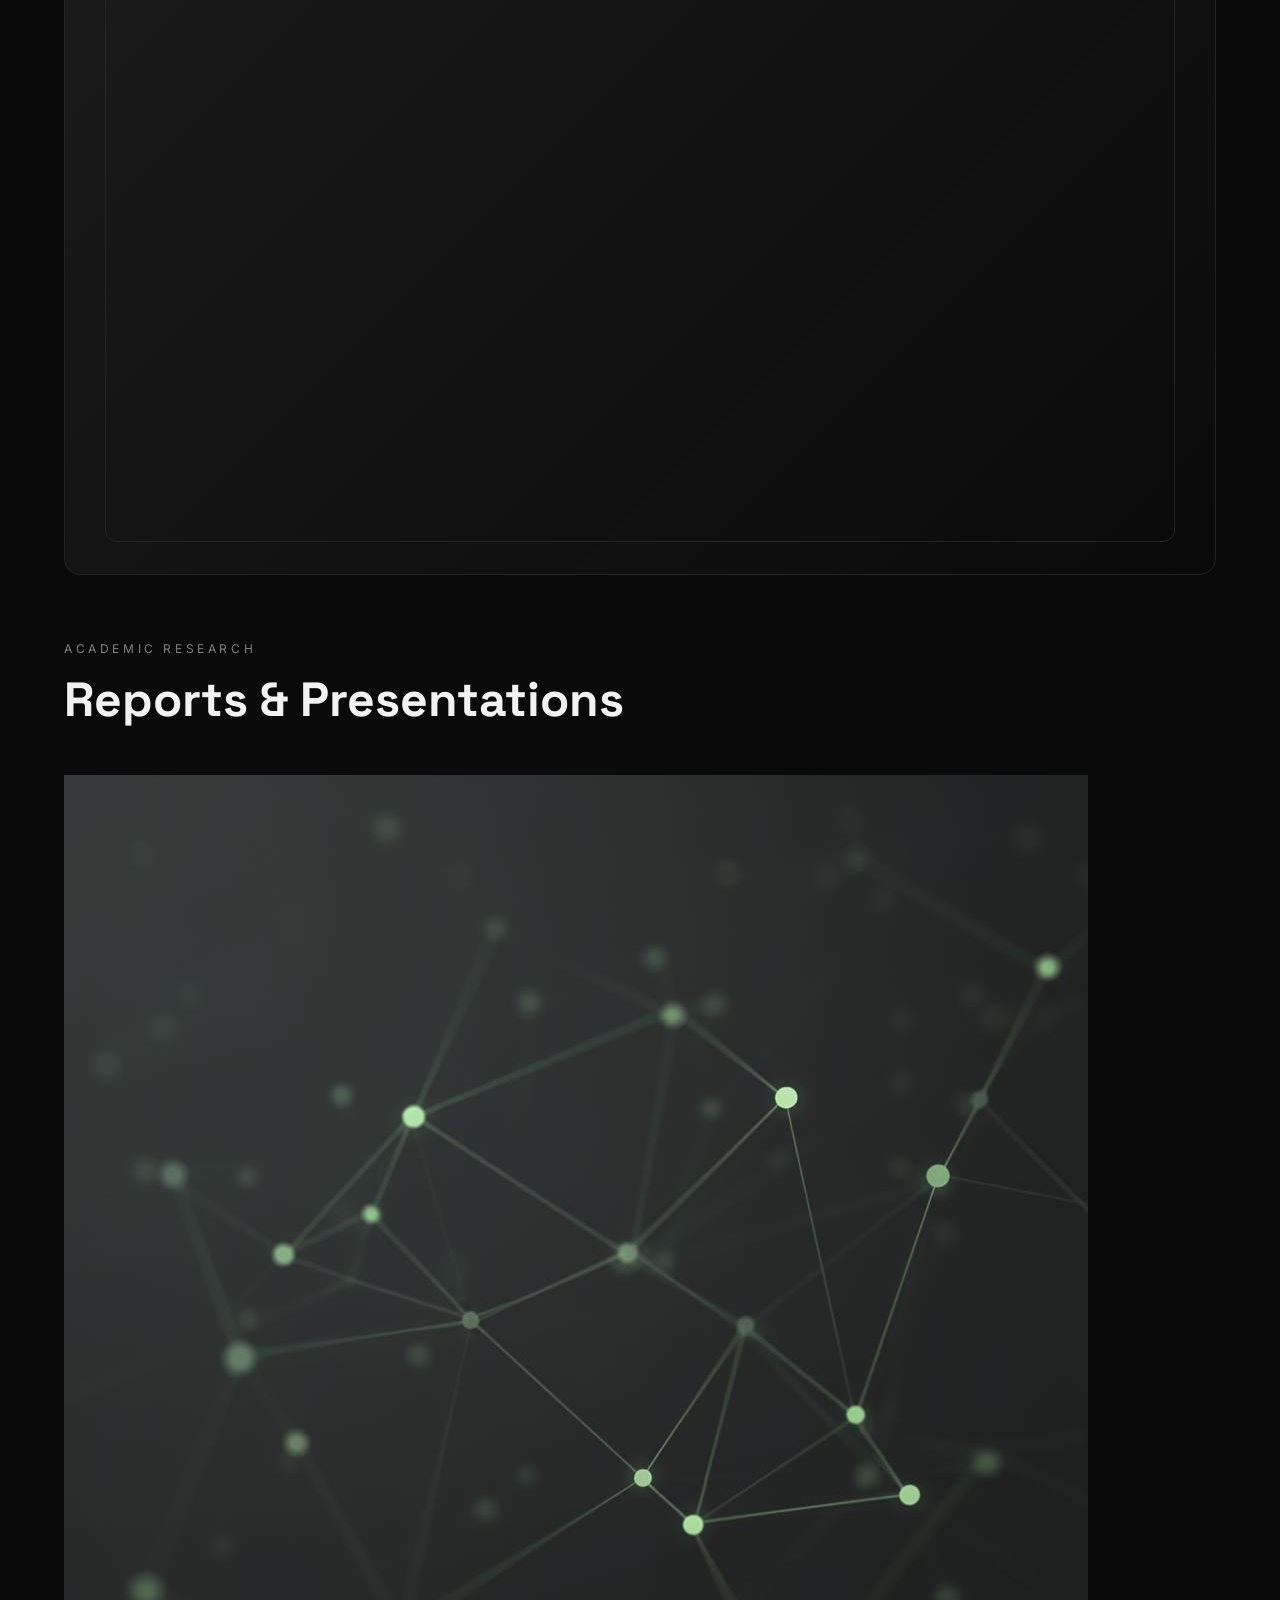
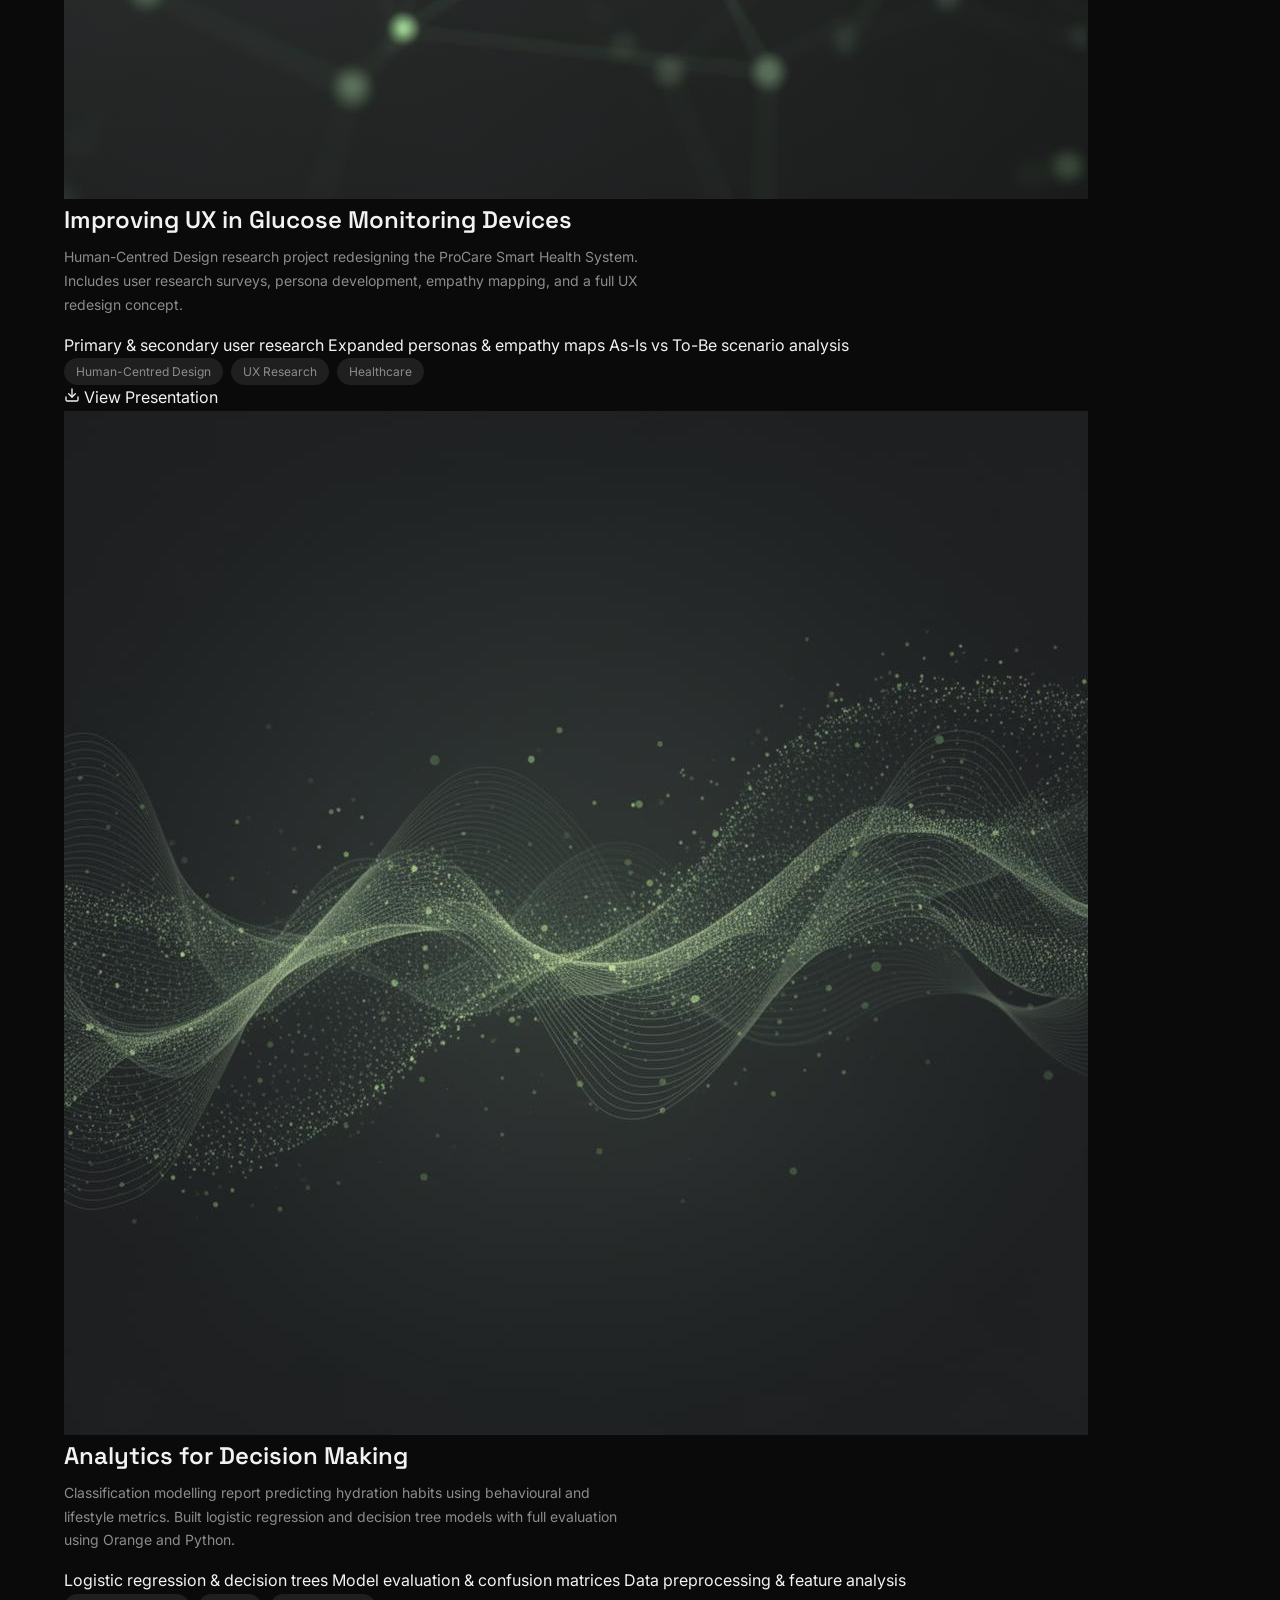
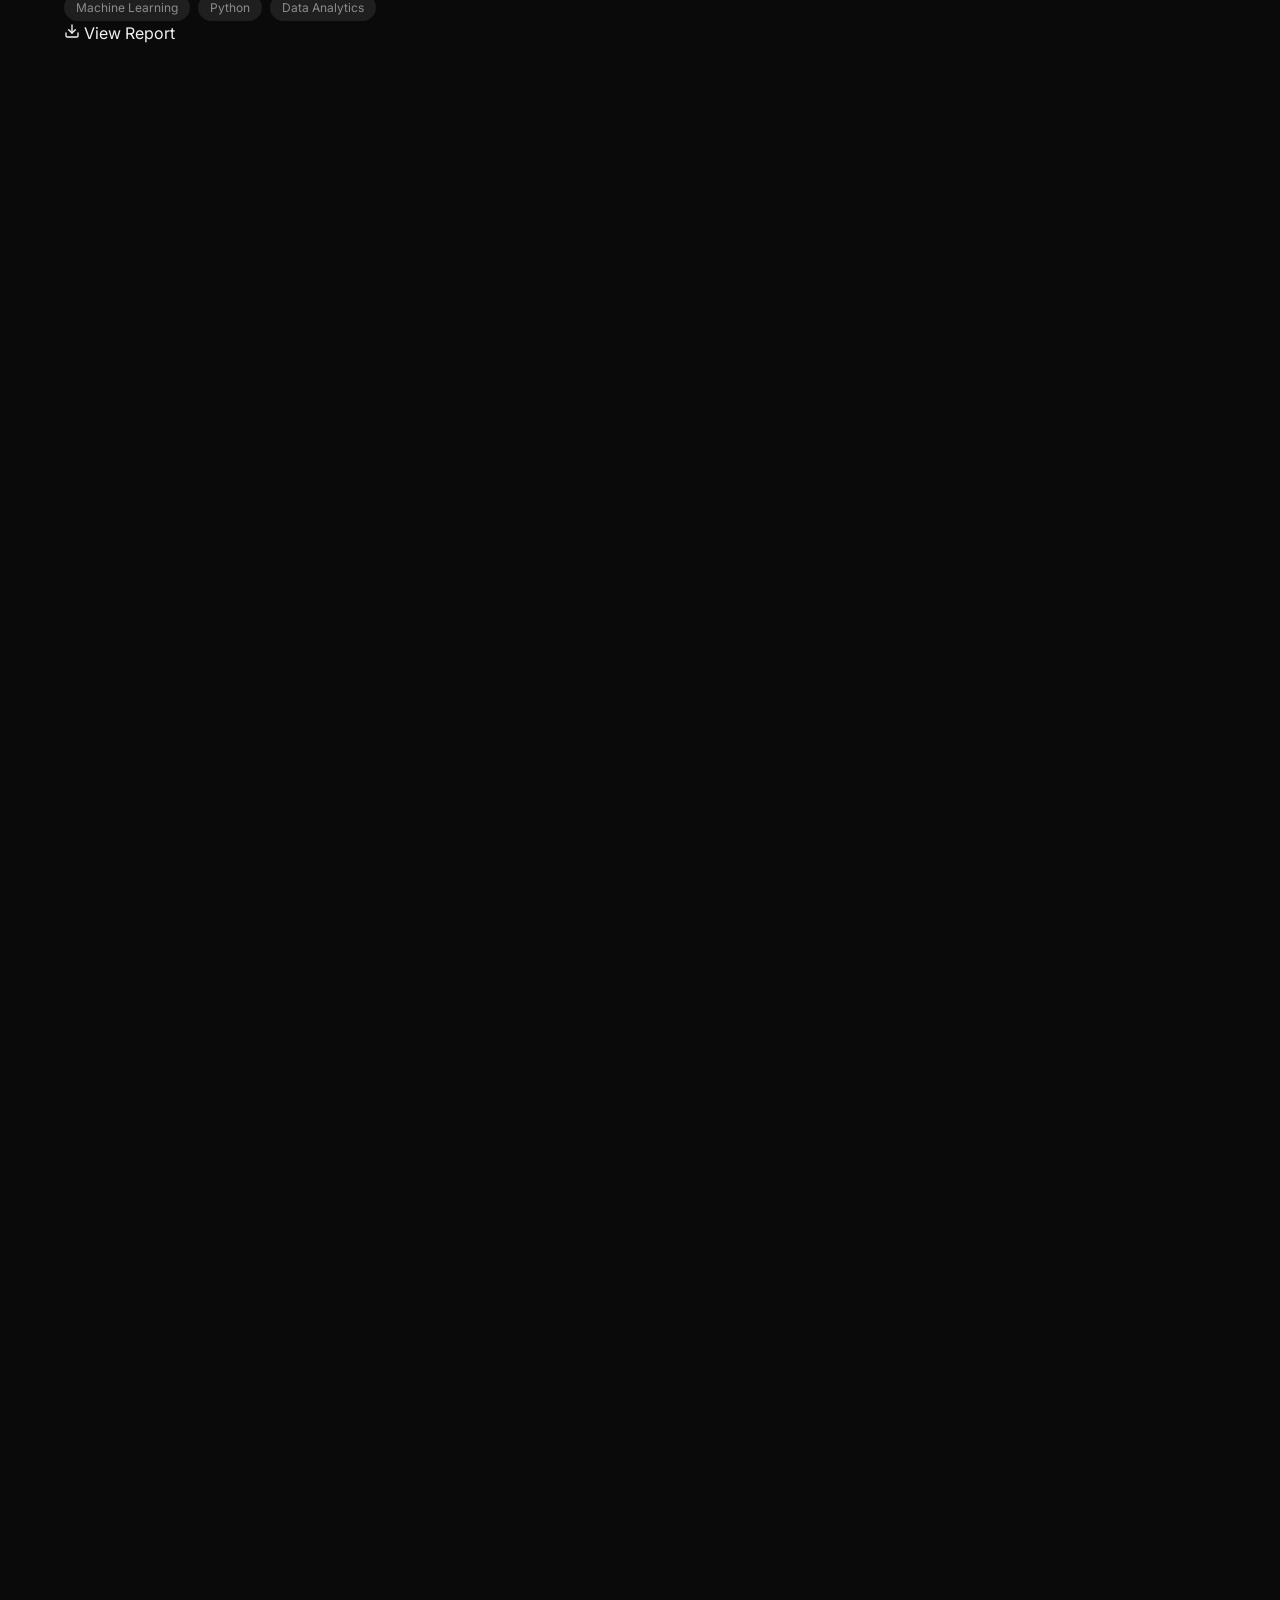
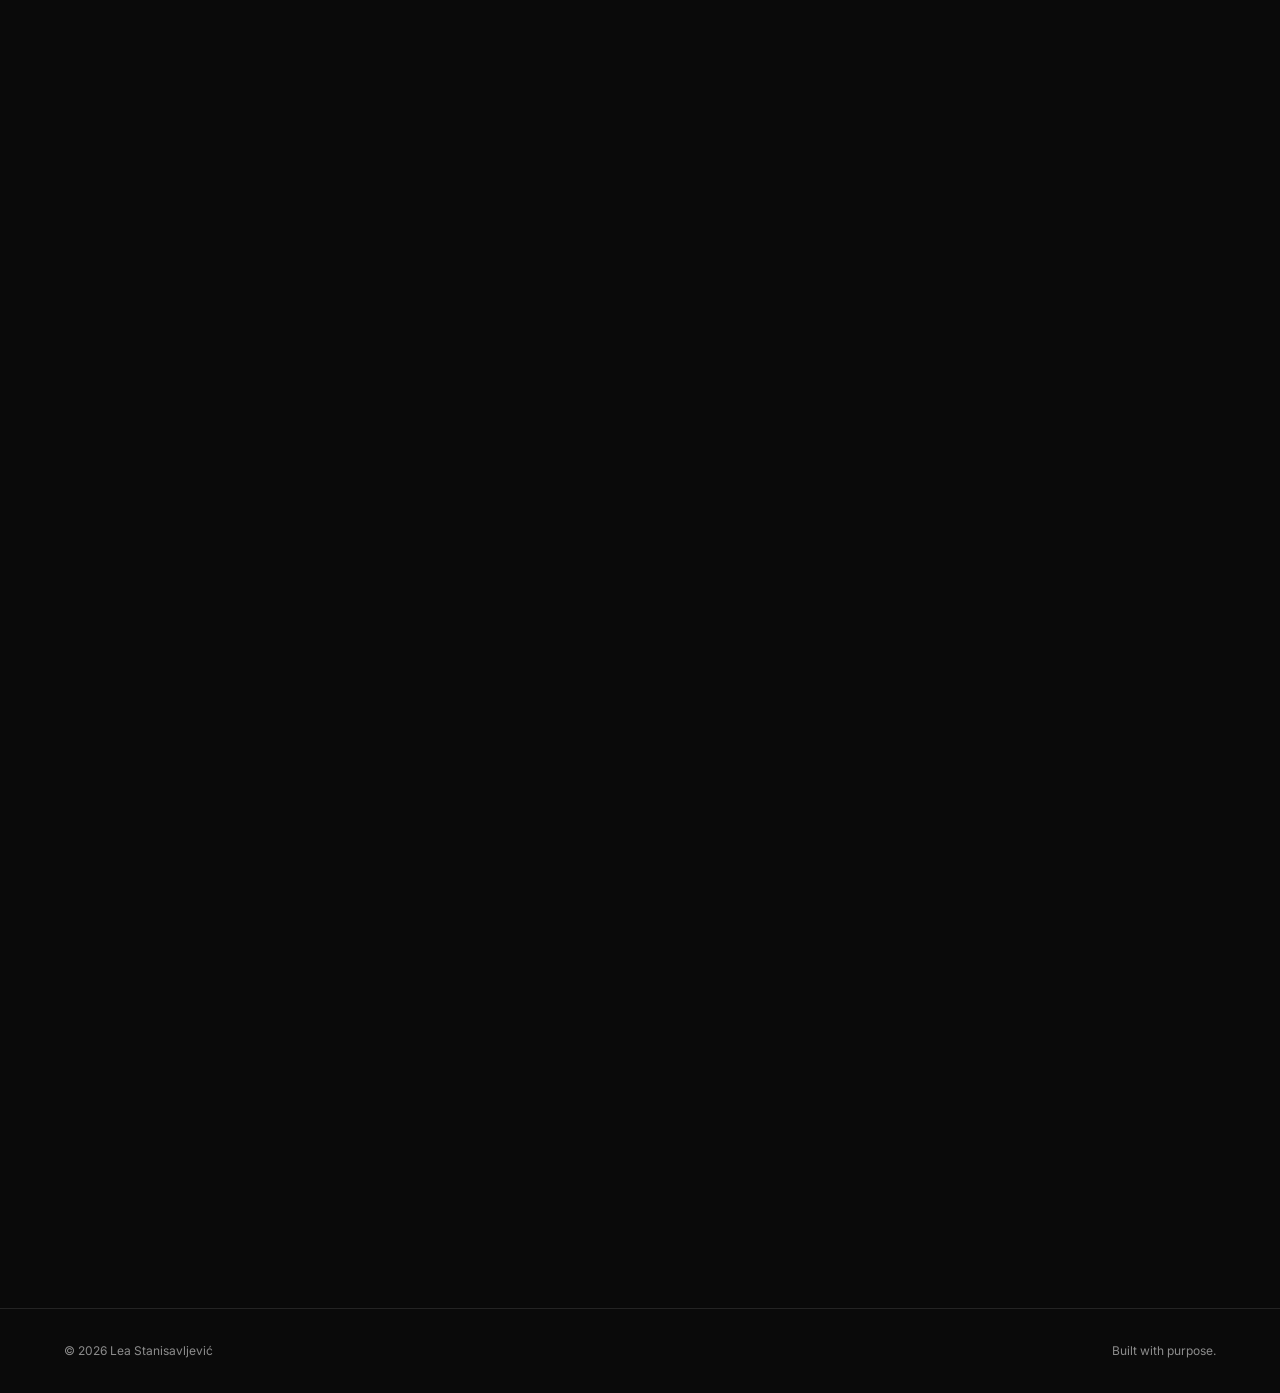
==== commit 23e3faca: "Changes Co-authored-by: bytelea <214821433+bytelea@users.noreply.github.com>" ====
--- a/docs/index.html
+++ b/docs/index.html
@@ -3,18 +3,19 @@
 <head>
   <meta charset="UTF-8" />
   <meta name="viewport" content="width=device-width, initial-scale=1.0" />
-  <title>Lea Stanisavljević — Data Science & AI</title>
-  <meta name="description" content="Portfolio of Lea Stanisavljević — Data Science and AI student at TU Dublin." />
-  <meta name="author" content="Lea Stanisavljević" />
-  <link rel="icon" href="favicon.png" type="image/png" />
-  <meta property="og:title" content="Lea Stanisavljević — Data Science & AI" />
-  <meta property="og:description" content="Portfolio of Lea Stanisavljević — Data Science and AI student at TU Dublin." />
+  <title>Lea Stan — Data Science & AI</title>
+  <meta name="description" content="Portfolio of Lea Stan — Data Science and AI student at TU Dublin." />
+  <meta name="author" content="Lea Stan" />
+  <link rel="icon" href="favicon.ico" sizes="any" />
+  <link rel="icon" href="favicon-96x96.png" type="image/png" sizes="96x96" />
+  <link rel="apple-touch-icon" href="apple-touch-icon.png" sizes="180x180" />
+  <meta property="og:title" content="Lea Stan — Data Science & AI" />
+  <meta property="og:description" content="Portfolio of Lea Stan — Data Science and AI student at TU Dublin." />
   <meta property="og:type" content="website" />
   <link rel="stylesheet" href="style.css" />
   <link rel="preconnect" href="https://fonts.googleapis.com" />
   <link rel="preconnect" href="https://fonts.gstatic.com" crossorigin />
   <link href="https://fonts.googleapis.com/css2?family=Inter:wght@300;400;500;600;700&family=Space+Grotesk:wght@400;500;600;700&display=swap" rel="stylesheet" />
-  <link rel="icon" href="favicon.ico" />
   <link rel="canonical" href="https://leastan.com/" />
 </head>
 <body>
@@ -269,6 +270,52 @@
             </a>
           </div>
         </div>
+        <div class="academic-card fade-in-up">
+          <div class="academic-cover">
+            <img src="images/algorithms-cover.jpg" alt="Algorithms Report Cover" loading="lazy" />
+          </div>
+          <div class="academic-content">
+            <h3 class="project-title">Algorithms & Data Structures</h3>
+            <p class="project-desc">Implementing and comparing five sorting algorithms (bubble, insertion, selection, quick, merge sort), analysing execution time against theoretical time complexities using real datasets.</p>
+            <div class="academic-highlights">
+              <span class="highlight-item">Five sorting algorithm implementations</span>
+              <span class="highlight-item">Empirical vs theoretical complexity comparison</span>
+              <span class="highlight-item">CSV dataset benchmarking & analysis</span>
+            </div>
+            <div class="project-tags">
+              <span class="tag">Python</span>
+              <span class="tag">Algorithms</span>
+              <span class="tag">Data Structures</span>
+            </div>
+            <a href="files/Algorithms_Data_Structures_Report.pdf" target="_blank" rel="noopener noreferrer" class="pdf-download-btn">
+              <svg xmlns="http://www.w3.org/2000/svg" width="16" height="16" viewBox="0 0 24 24" fill="none" stroke="currentColor" stroke-width="2" stroke-linecap="round" stroke-linejoin="round"><path d="M21 15v4a2 2 0 0 1-2 2H5a2 2 0 0 1-2-2v-4"/><polyline points="7 10 12 15 17 10"/><line x1="12" x2="12" y1="15" y2="3"/></svg>
+              View Report
+            </a>
+          </div>
+        </div>
+        <div class="academic-card fade-in-up">
+          <div class="academic-cover">
+            <img src="images/statistics-cover.jpg" alt="Statistics Report Cover" loading="lazy" />
+          </div>
+          <div class="academic-content">
+            <h3 class="project-title">Weather Data Statistics</h3>
+            <p class="project-desc">Statistical analysis of historical weather data from the Athenry station using R. Covers rainfall probability, seasonal patterns, temperature trends, and time series forecasting.</p>
+            <div class="academic-highlights">
+              <span class="highlight-item">Rainfall probability & seasonal analysis</span>
+              <span class="highlight-item">Temperature trend comparison with moving averages</span>
+              <span class="highlight-item">Time series forecasting with ARIMA</span>
+            </div>
+            <div class="project-tags">
+              <span class="tag">R</span>
+              <span class="tag">Statistics</span>
+              <span class="tag">Data Visualization</span>
+            </div>
+            <a href="files/Statistics_Weather_Report.pdf" target="_blank" rel="noopener noreferrer" class="pdf-download-btn">
+              <svg xmlns="http://www.w3.org/2000/svg" width="16" height="16" viewBox="0 0 24 24" fill="none" stroke="currentColor" stroke-width="2" stroke-linecap="round" stroke-linejoin="round"><path d="M21 15v4a2 2 0 0 1-2 2H5a2 2 0 0 1-2-2v-4"/><polyline points="7 10 12 15 17 10"/><line x1="12" x2="12" y1="15" y2="3"/></svg>
+              View Report
+            </a>
+          </div>
+        </div>
       </div>
     </div>
   </section>
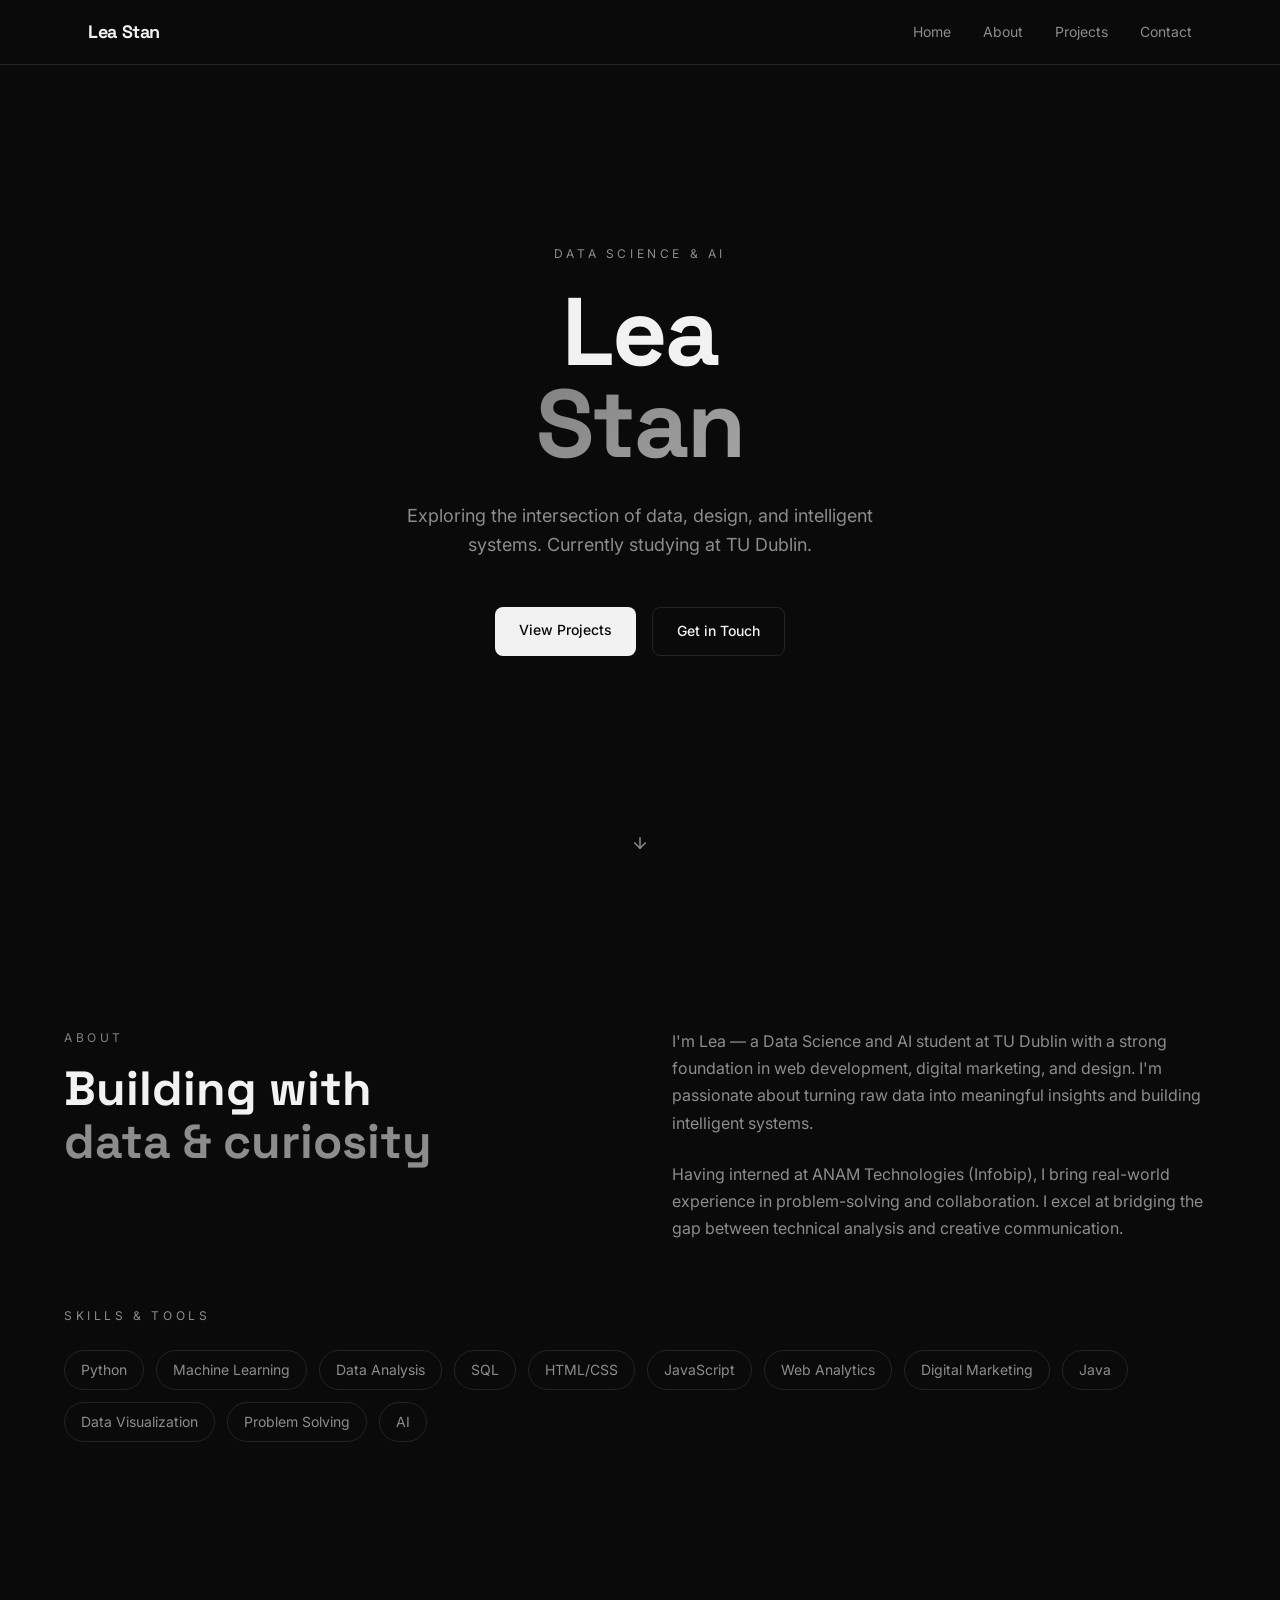
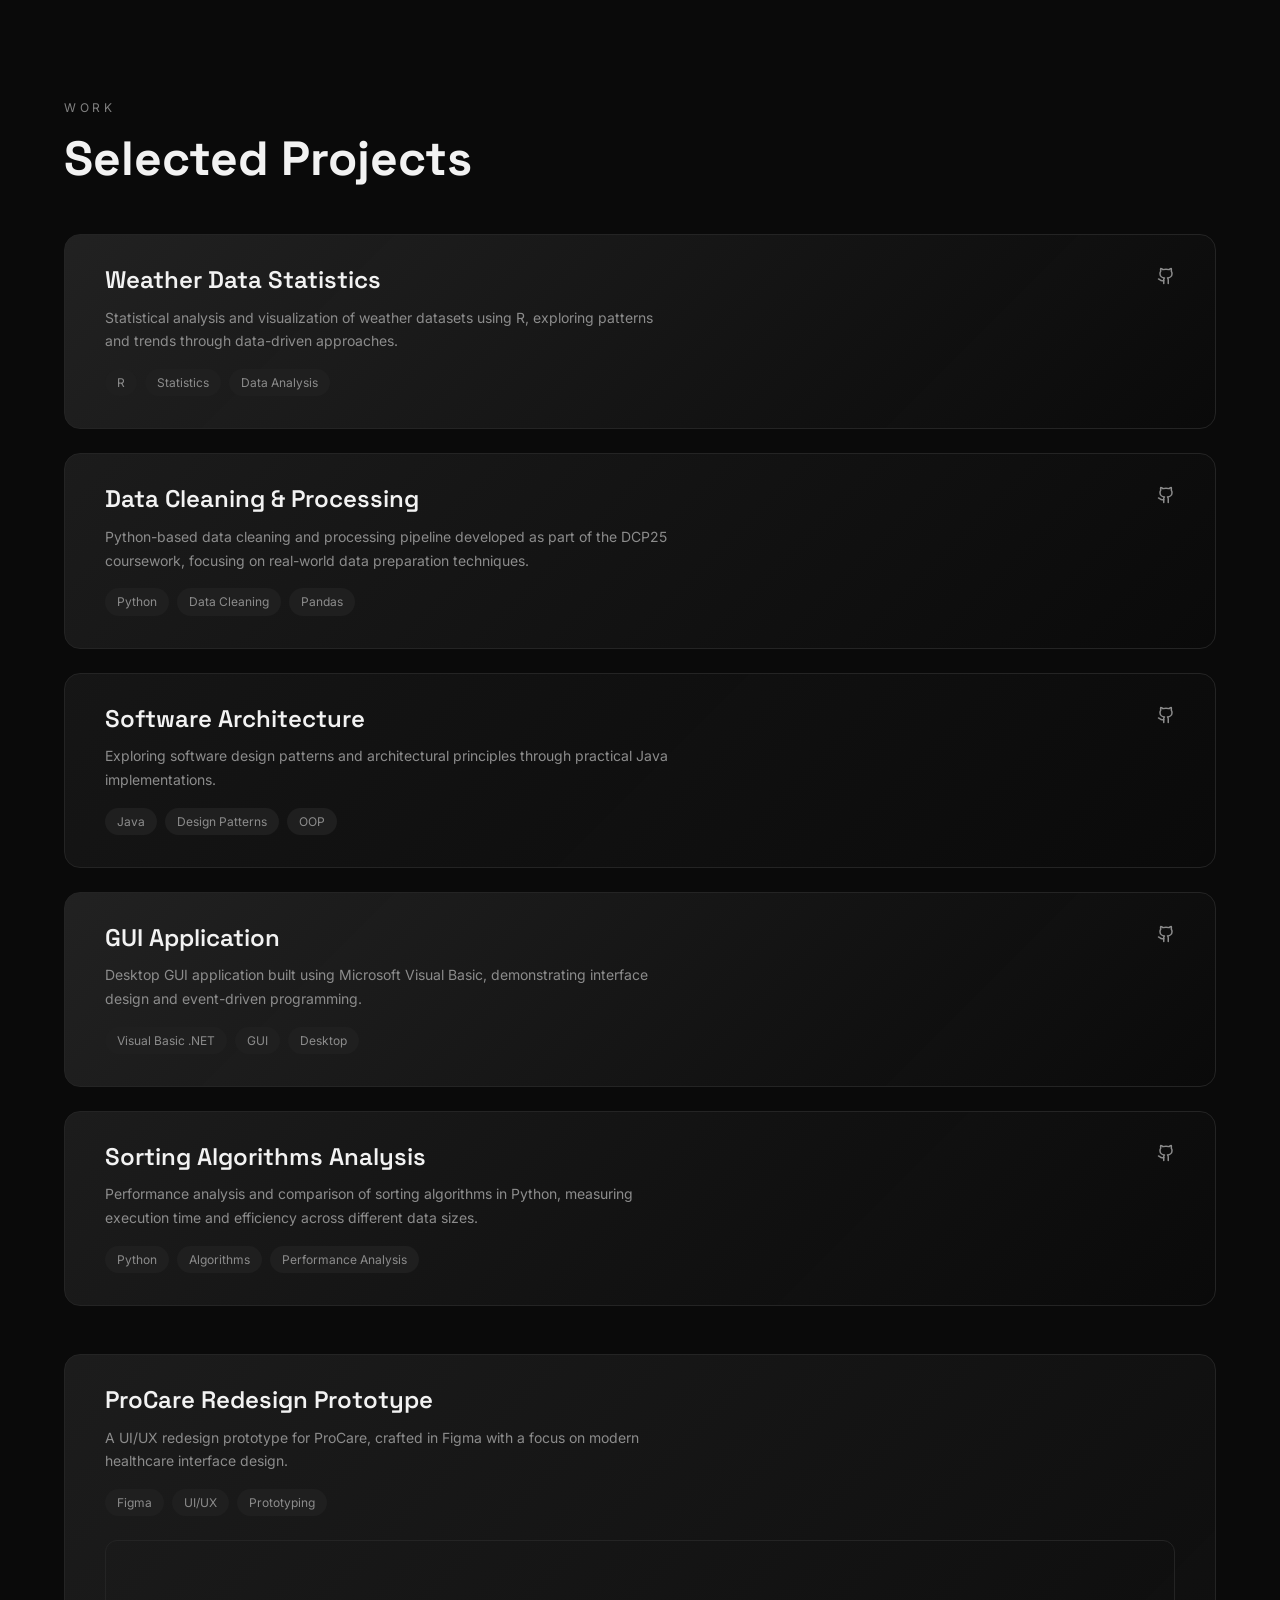
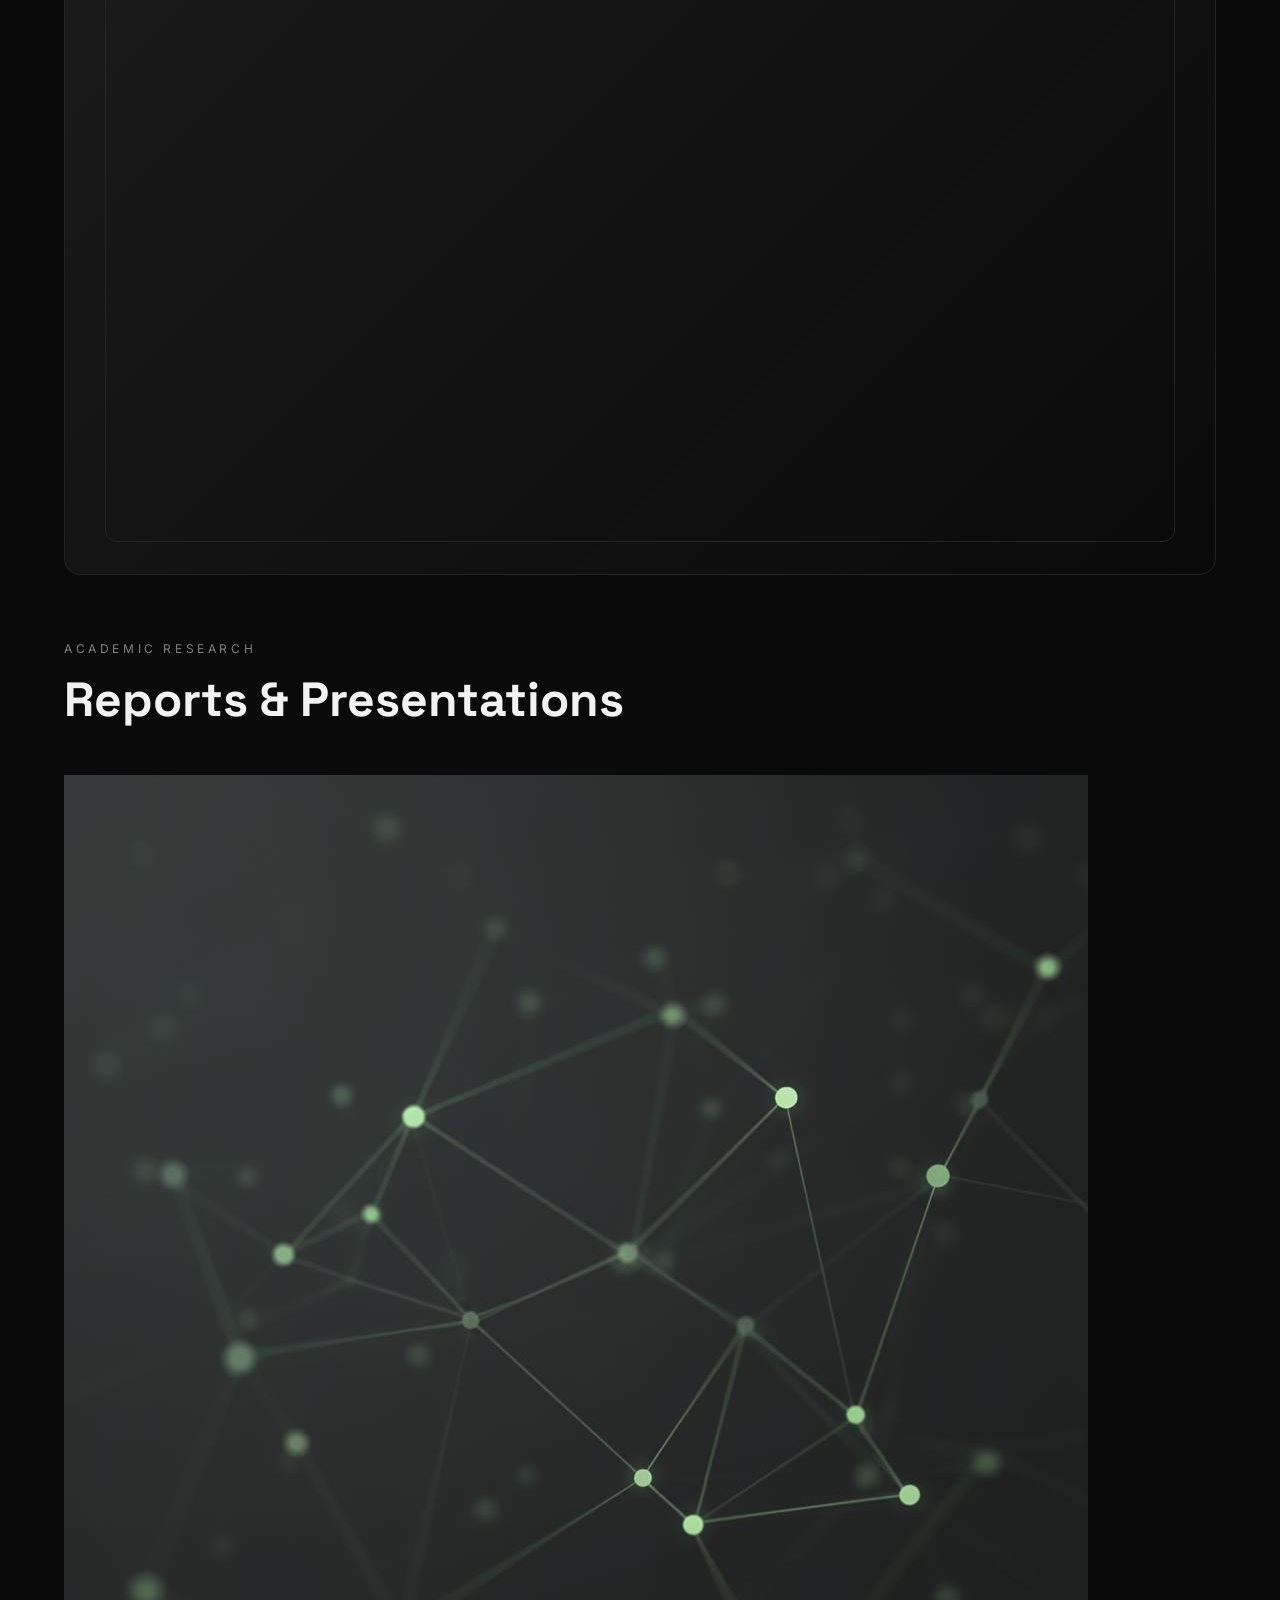
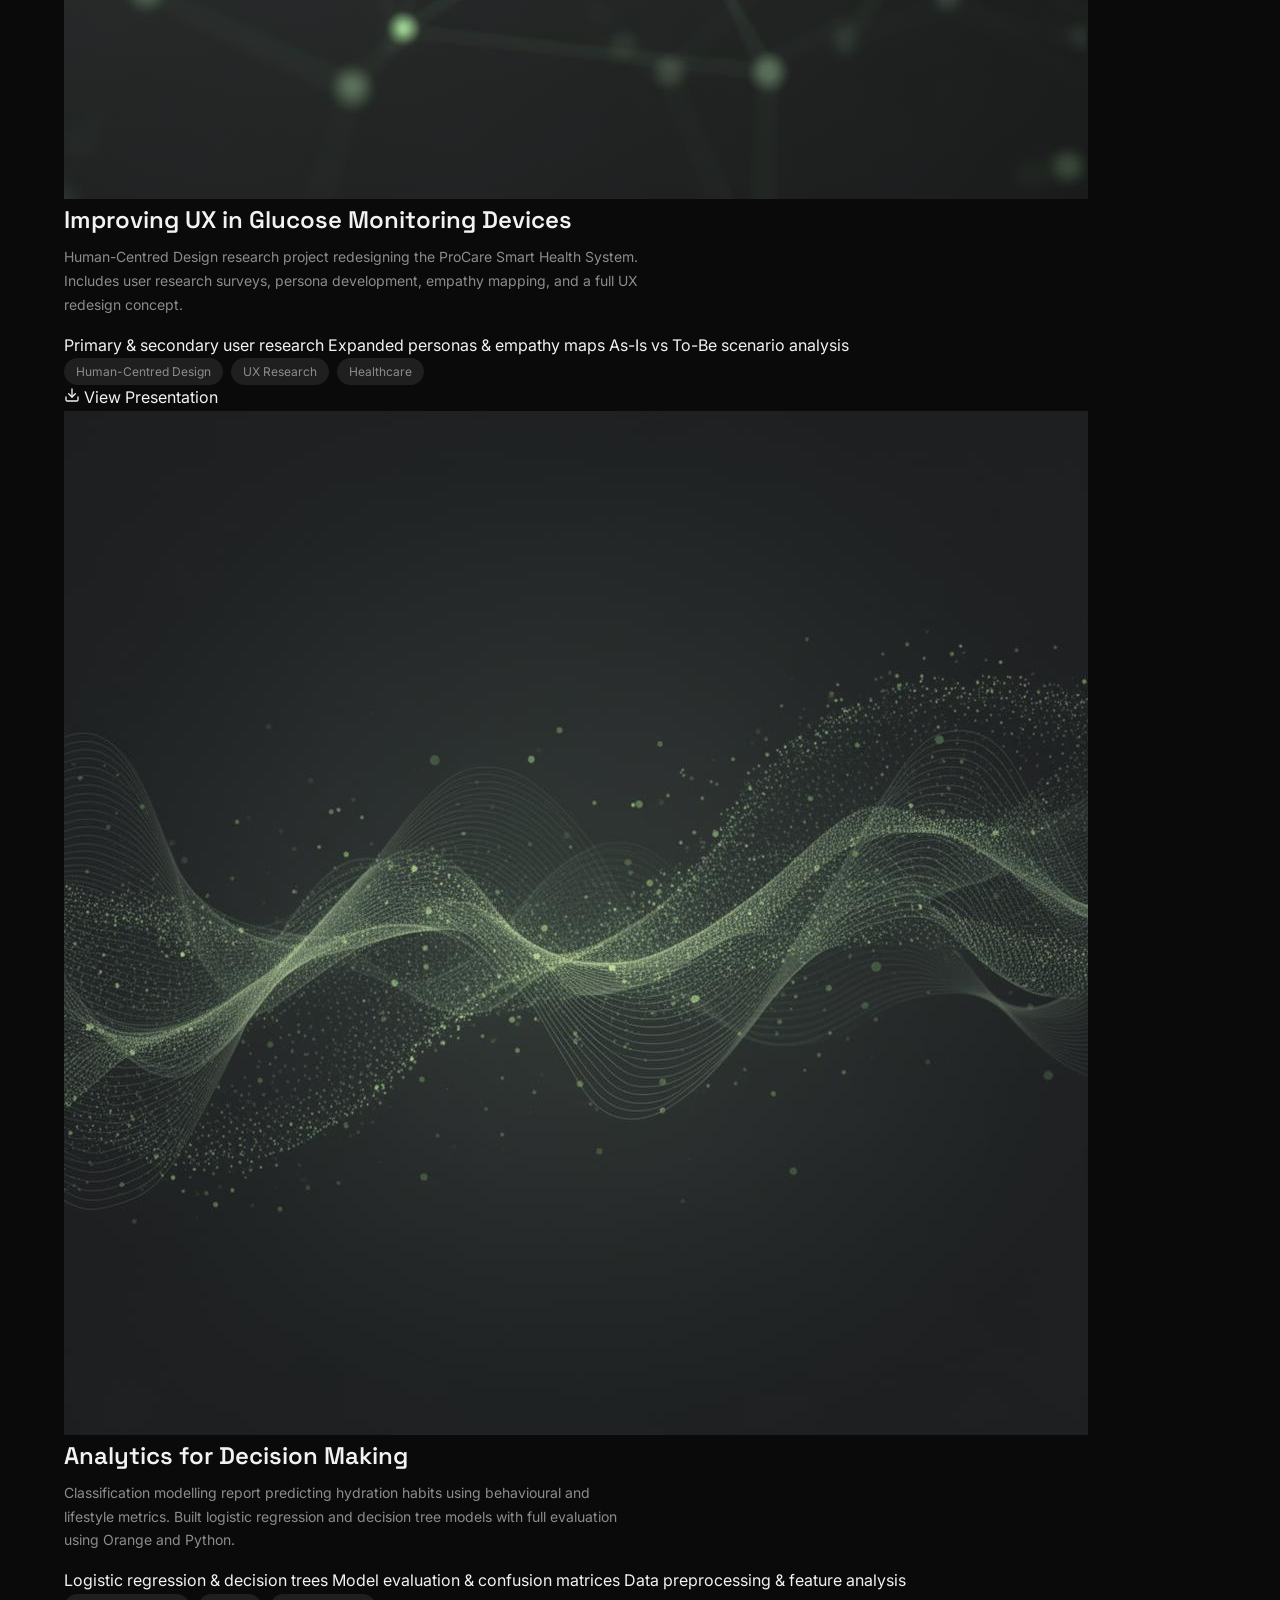
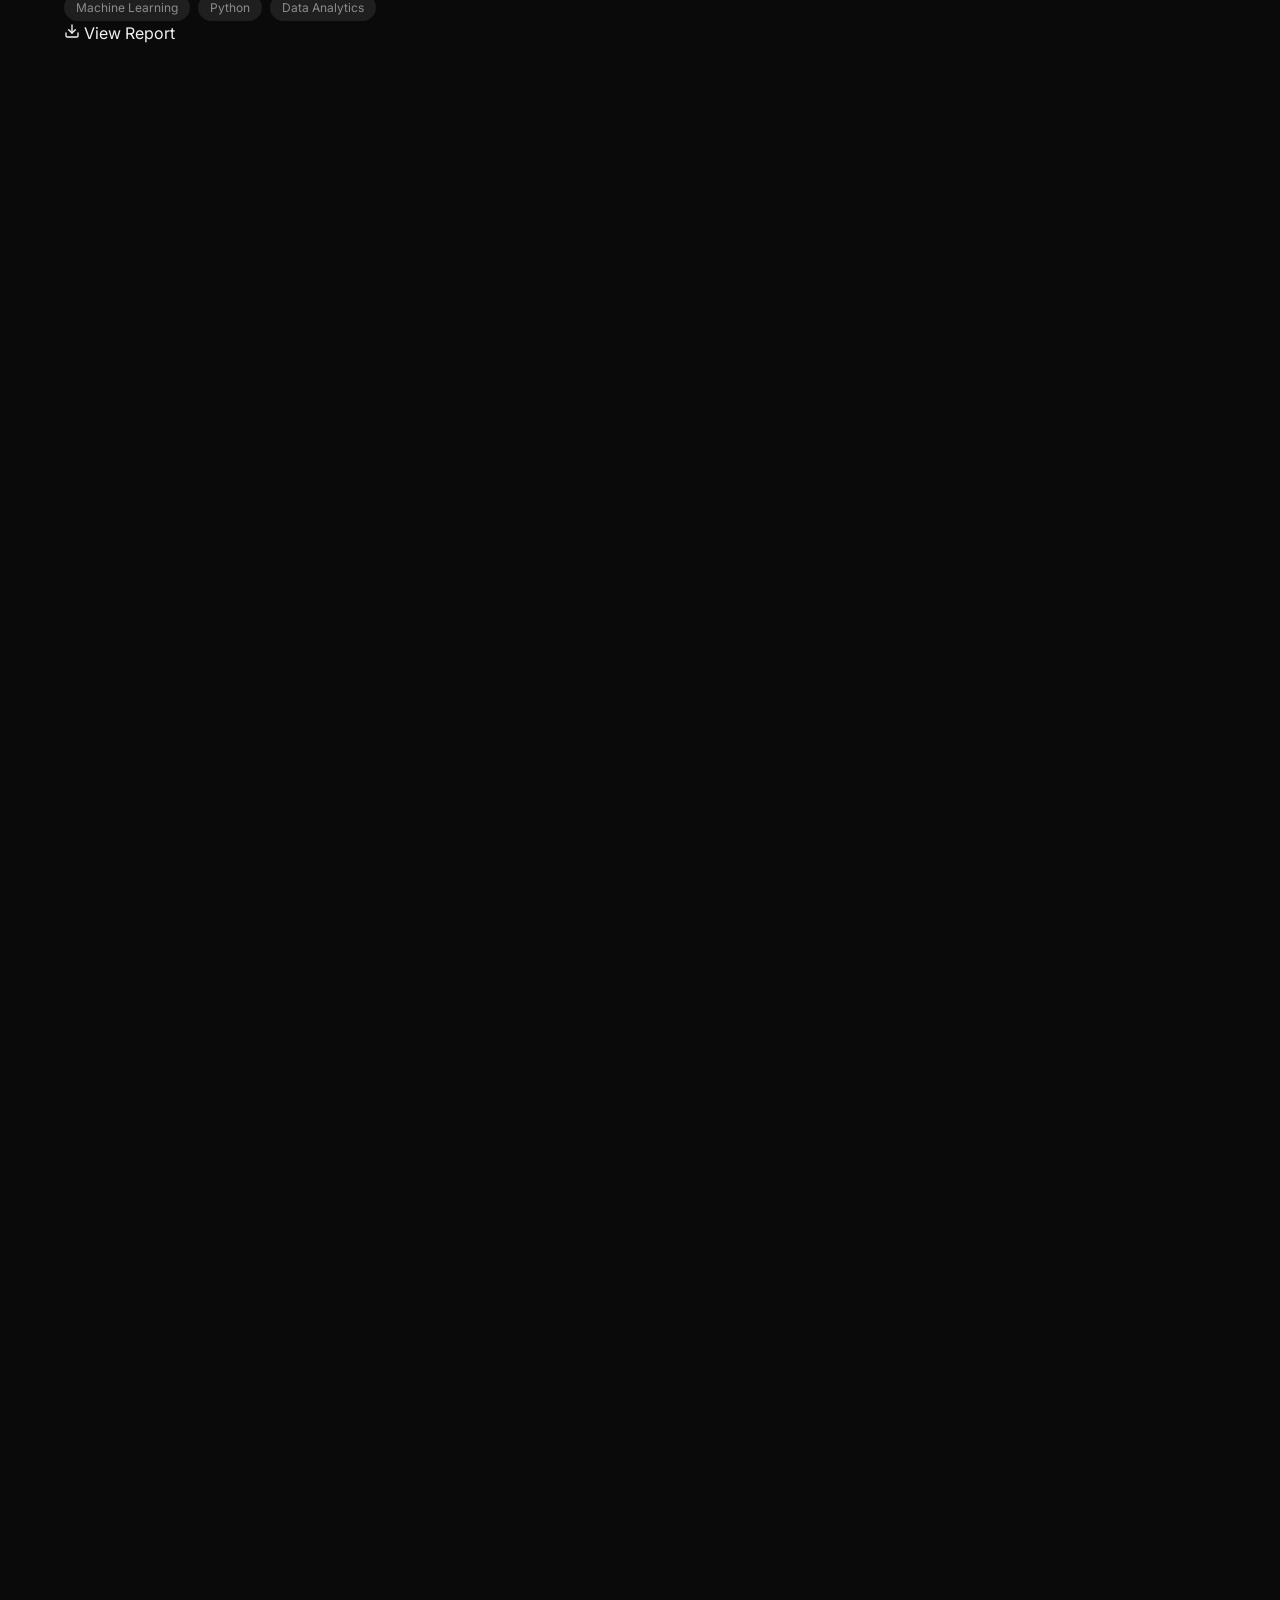
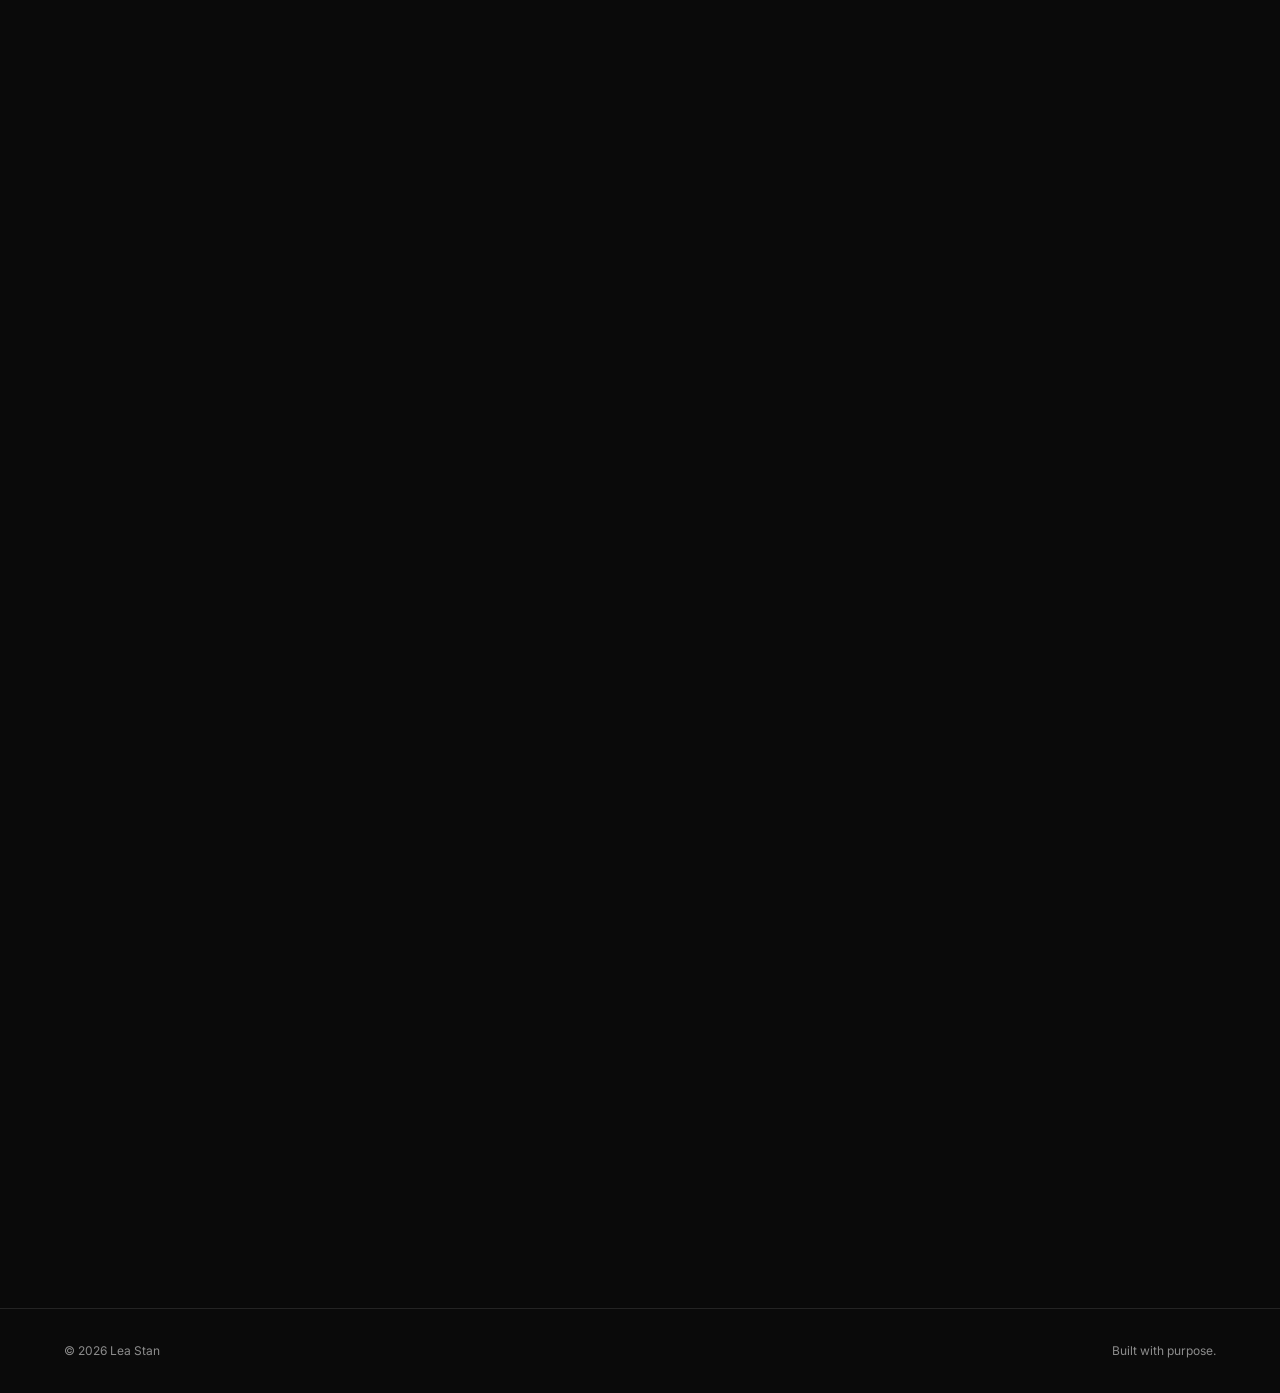
==== commit 027480f0: "Changes Co-authored-by: bytelea <214821433+bytelea@users.noreply.github.com>" ====
--- a/docs/index.html
+++ b/docs/index.html
@@ -22,7 +22,7 @@
   <!-- Navbar -->
   <nav class="navbar" id="navbar">
     <div class="nav-container">
-      <a href="#home" class="nav-logo">Lea Stanisavljević</a>
+      <a href="#home" class="nav-logo">Lea Stan</a>
       <ul class="nav-links" id="nav-links">
         <li><a href="#home" onclick="closeMenu()">Home</a></li>
         <li><a href="#about" onclick="closeMenu()">About</a></li>
@@ -40,7 +40,7 @@
   <section id="home" class="hero">
     <div class="hero-content fade-in">
       <p class="hero-label">Data Science & AI</p>
-      <h1 class="hero-title">Lea<br><span class="text-gradient">Stanisavljević</span></h1>
+      <h1 class="hero-title">Lea<br><span class="text-gradient">Stan</span></h1>
       <p class="hero-subtitle">Exploring the intersection of data, design, and intelligent systems. Currently studying at TU Dublin.</p>
       <div class="hero-buttons">
         <a href="#projects" class="btn-primary">View Projects</a>
@@ -330,12 +330,12 @@
       </div>
 
       <div class="contact-links fade-in-up">
-        <a href="https://www.linkedin.com/in/lea-stanisavljevic/" target="_blank" rel="noopener noreferrer" class="contact-card">
+        <a href="https://www.linkedin.com/in/lea-stan/" target="_blank" rel="noopener noreferrer" class="contact-card">
           <div class="contact-card-left">
             <svg xmlns="http://www.w3.org/2000/svg" width="20" height="20" viewBox="0 0 24 24" fill="none" stroke="currentColor" stroke-width="2" stroke-linecap="round" stroke-linejoin="round"><path d="M16 8a6 6 0 0 1 6 6v7h-4v-7a2 2 0 0 0-2-2 2 2 0 0 0-2 2v7h-4v-7a6 6 0 0 1 6-6z"/><rect width="4" height="12" x="2" y="9"/><circle cx="4" cy="4" r="2"/></svg>
-            <div>
+          <div>
               <p class="contact-label">LinkedIn</p>
-              <p class="contact-value">linkedin.com/in/lea-stanisavljevic</p>
+              <p class="contact-value">linkedin.com/in/lea-stan</p>
             </div>
           </div>
           <svg xmlns="http://www.w3.org/2000/svg" width="16" height="16" viewBox="0 0 24 24" fill="none" stroke="currentColor" stroke-width="2" stroke-linecap="round" stroke-linejoin="round" class="arrow-icon"><path d="M7 7h10v10"/><path d="M7 17 17 7"/></svg>
@@ -357,7 +357,7 @@
   <!-- Footer -->
   <footer class="footer">
     <div class="footer-container">
-      <p>© 2026 Lea Stanisavljević</p>
+      <p>© 2026 Lea Stan</p>
       <p>Built with purpose.</p>
     </div>
   </footer>
